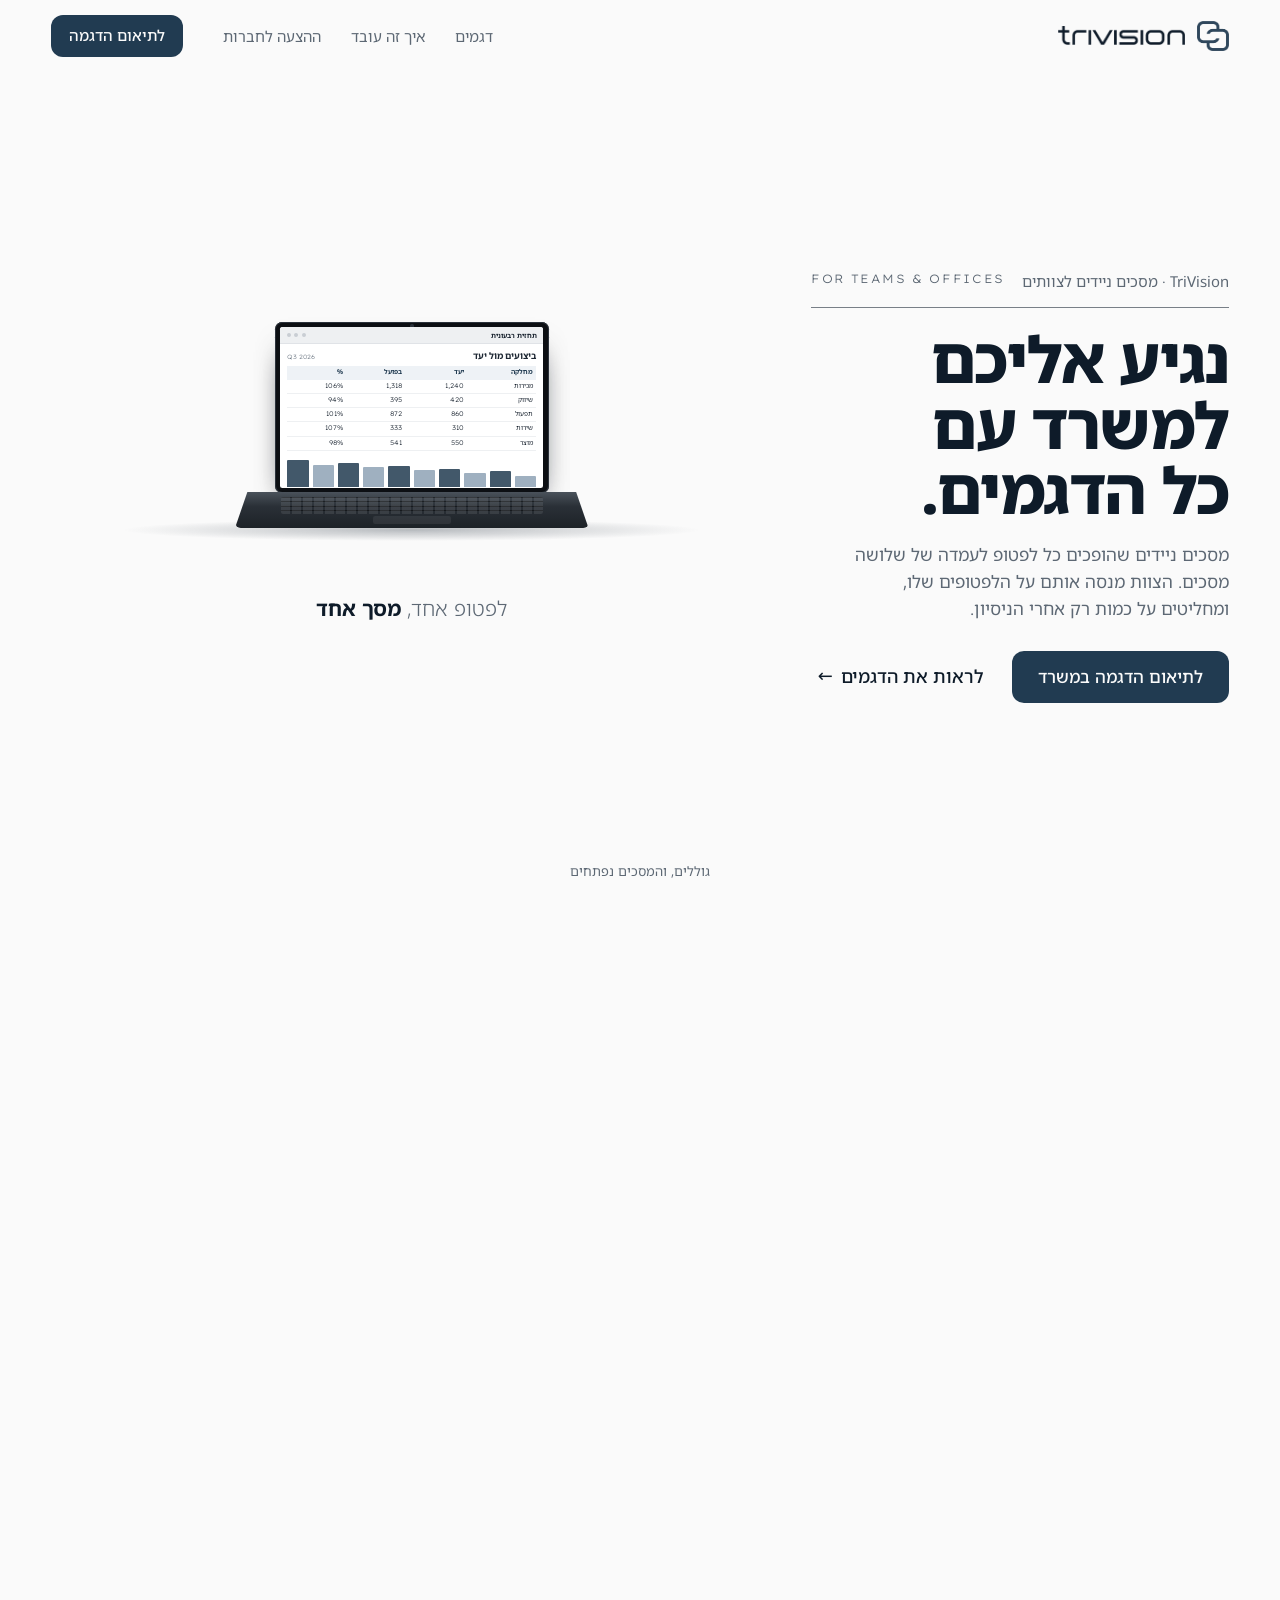
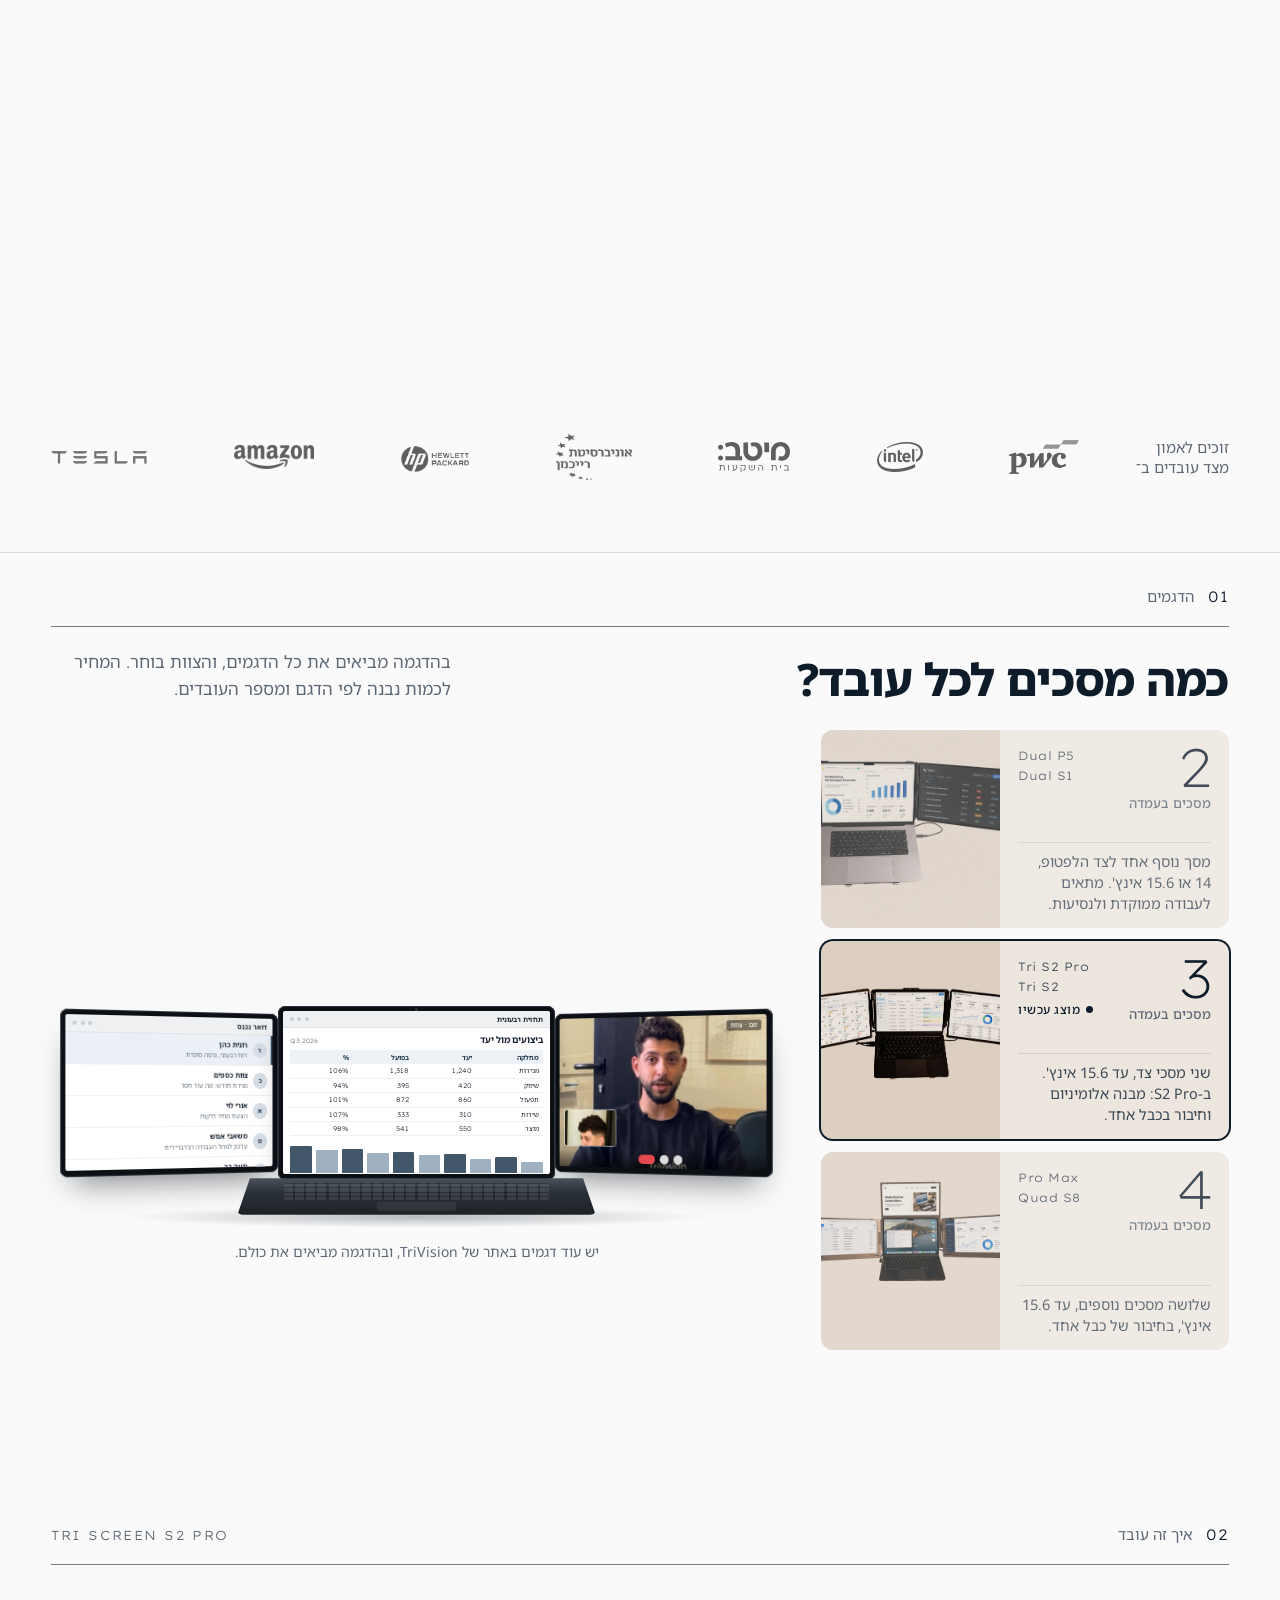
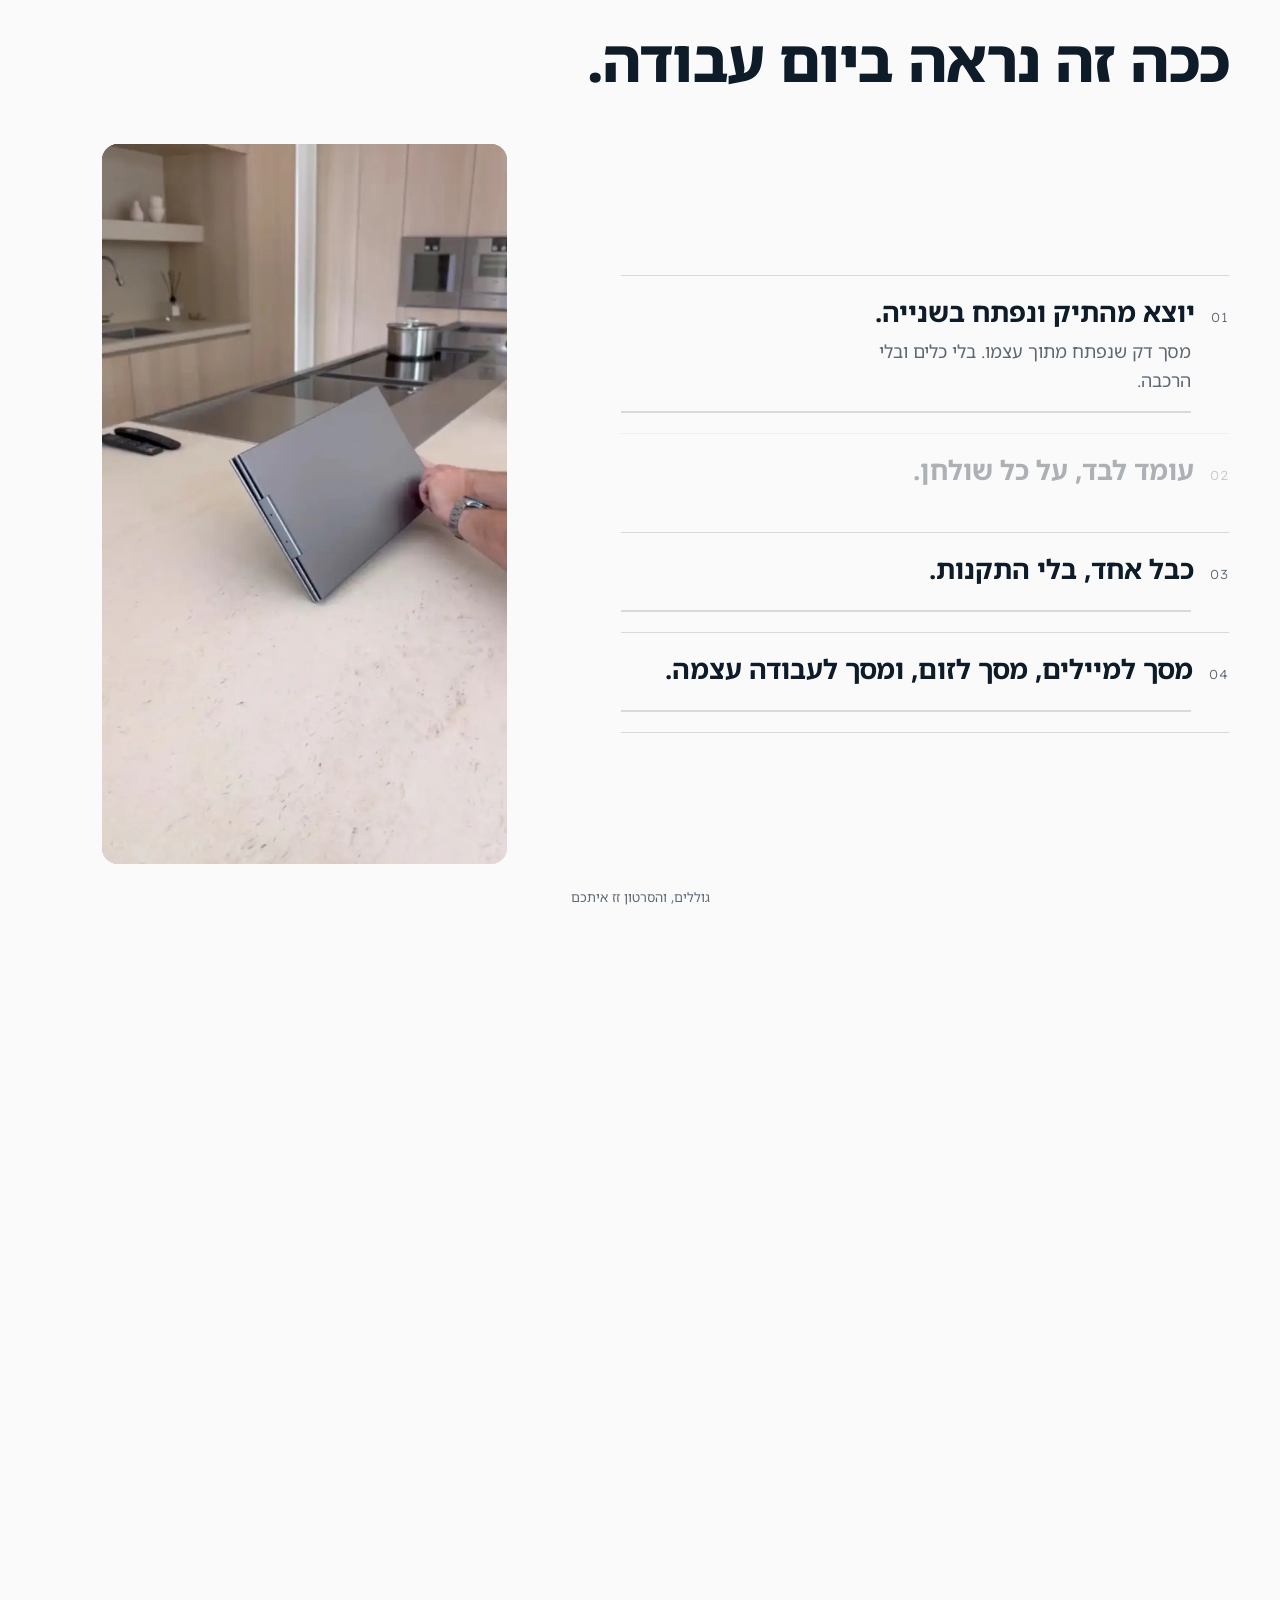
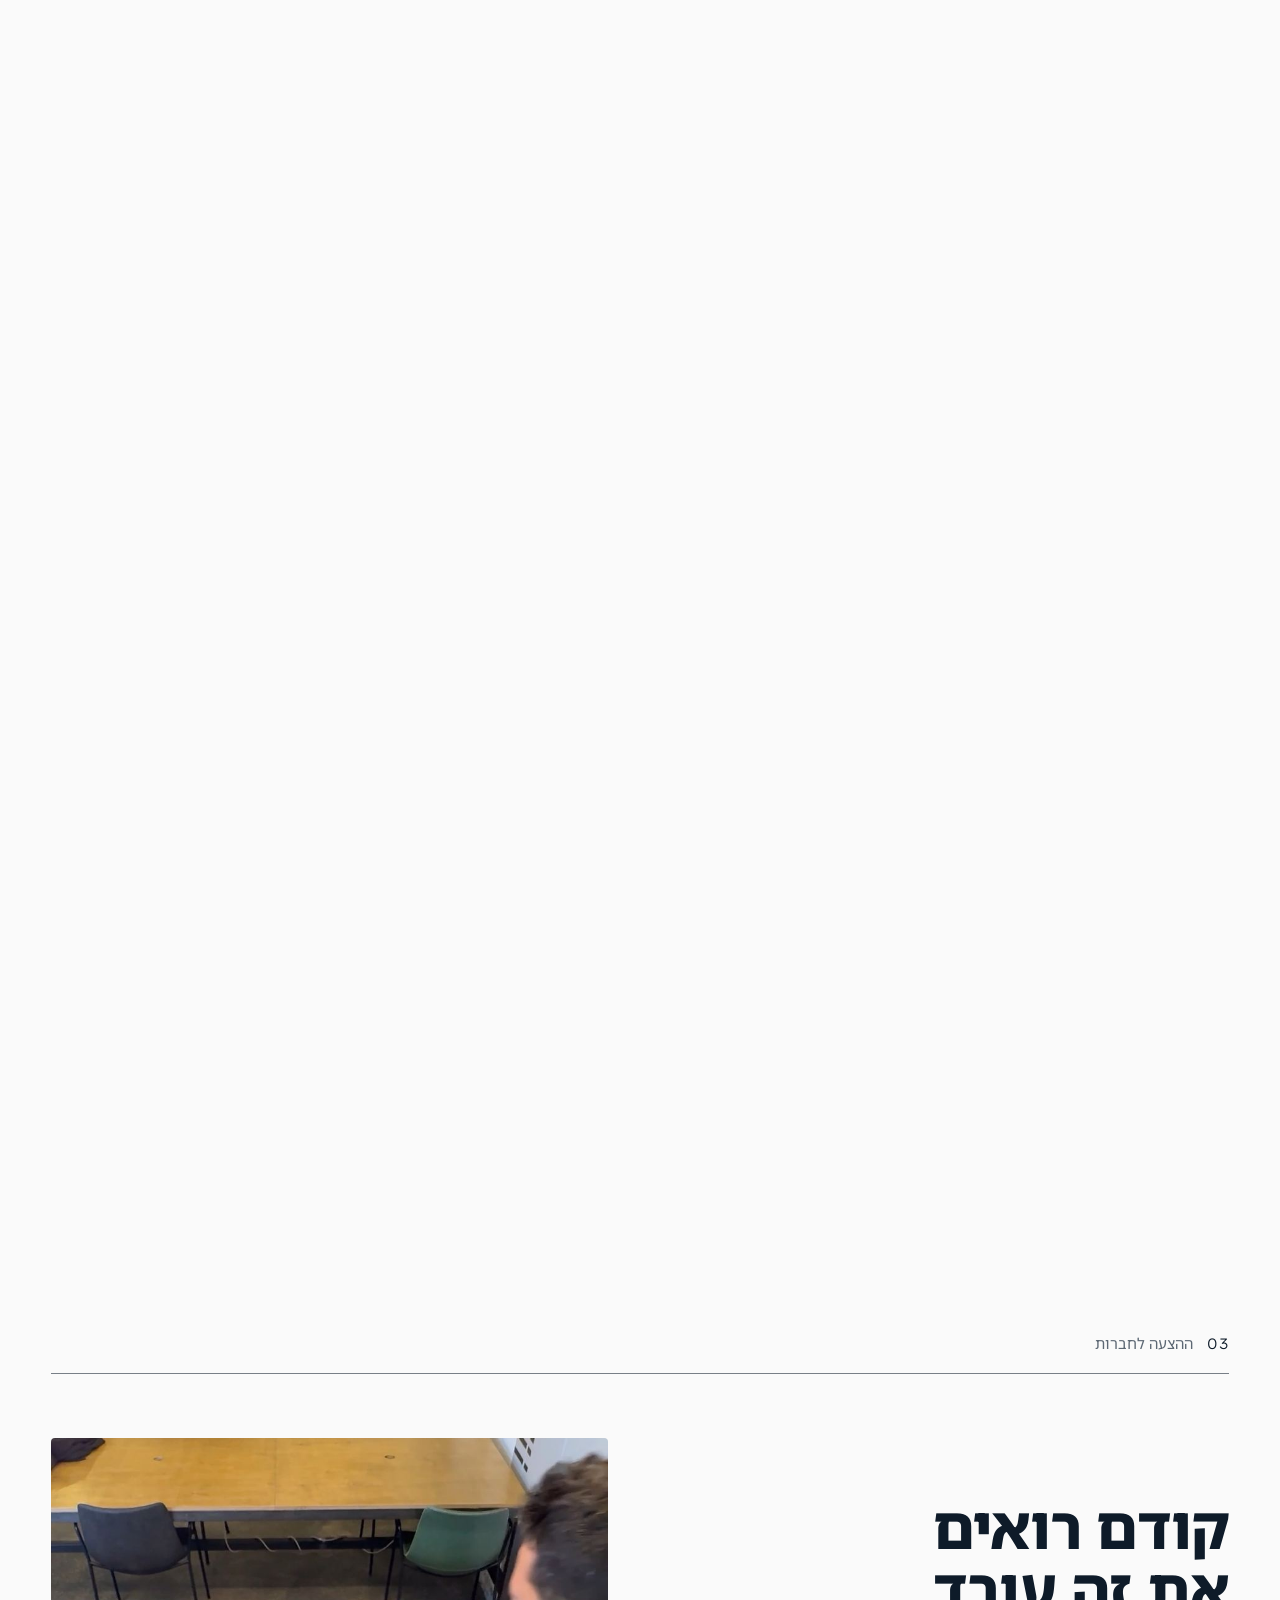
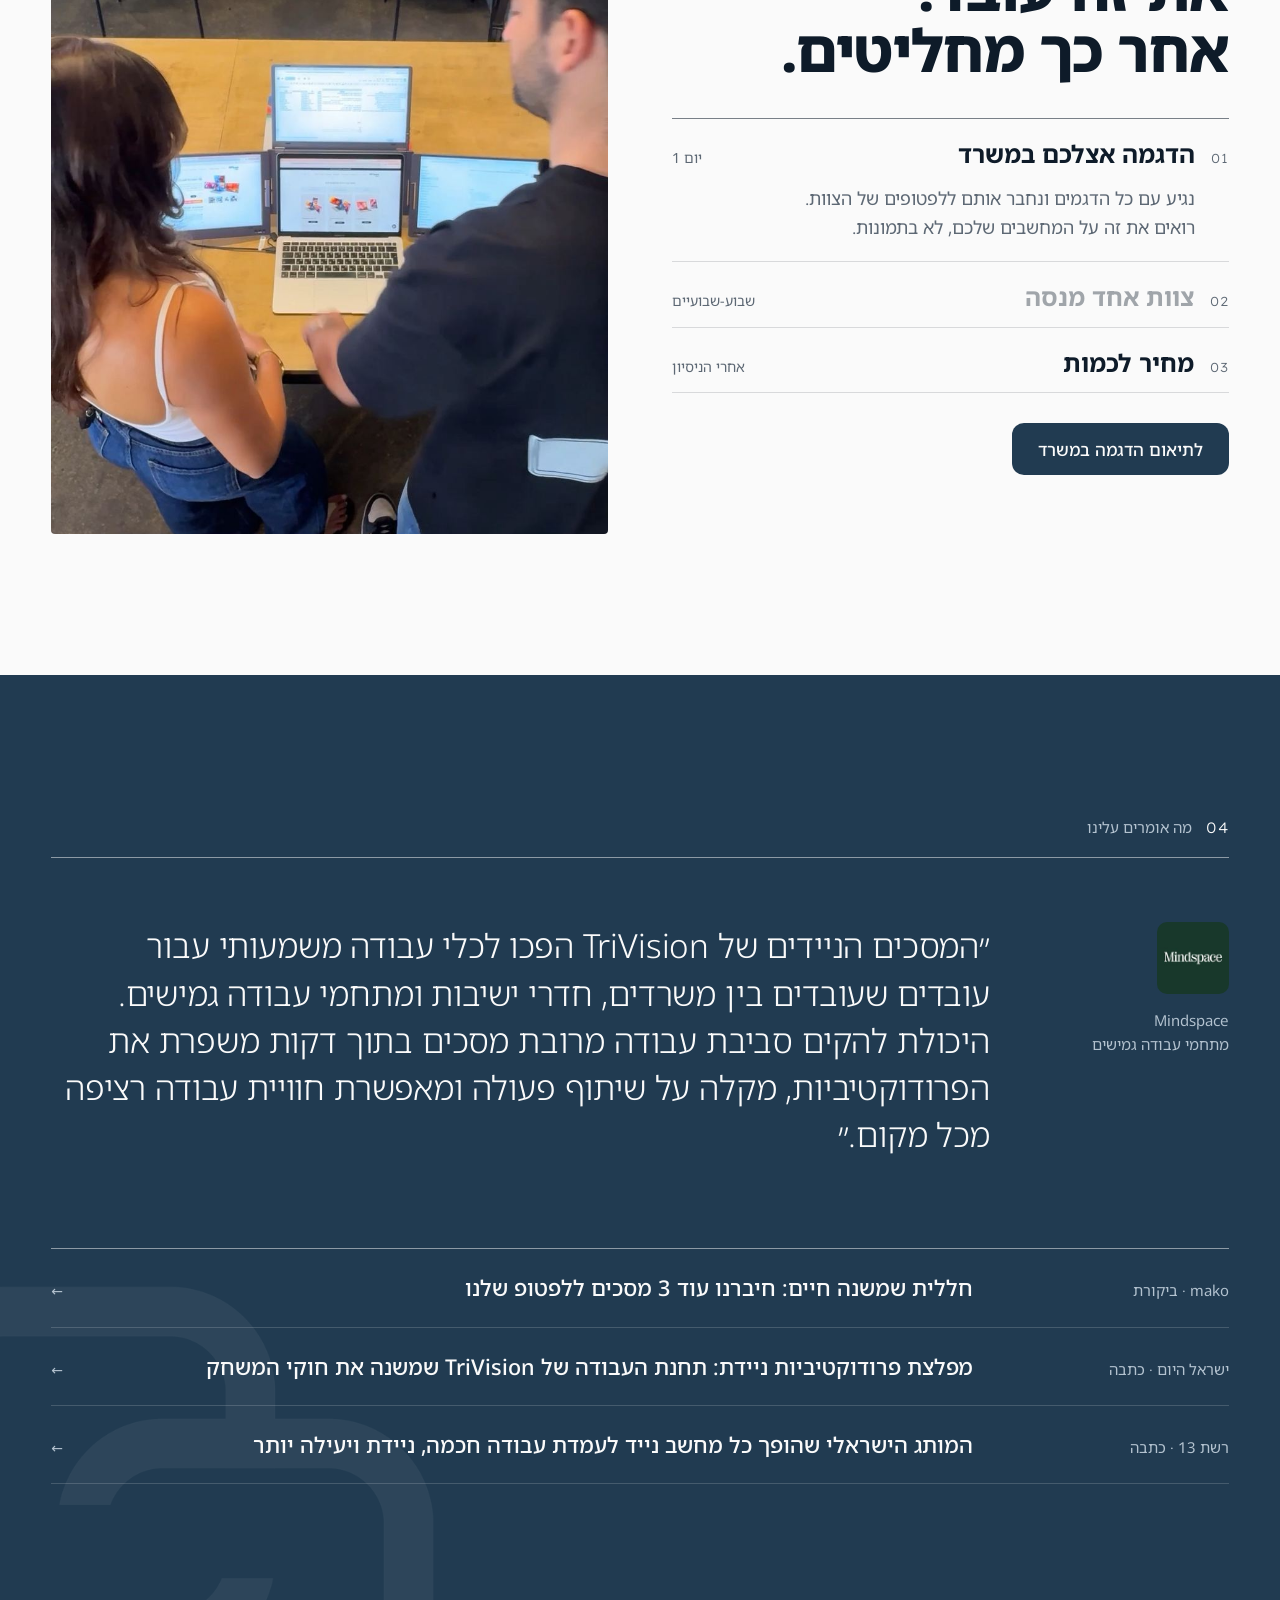
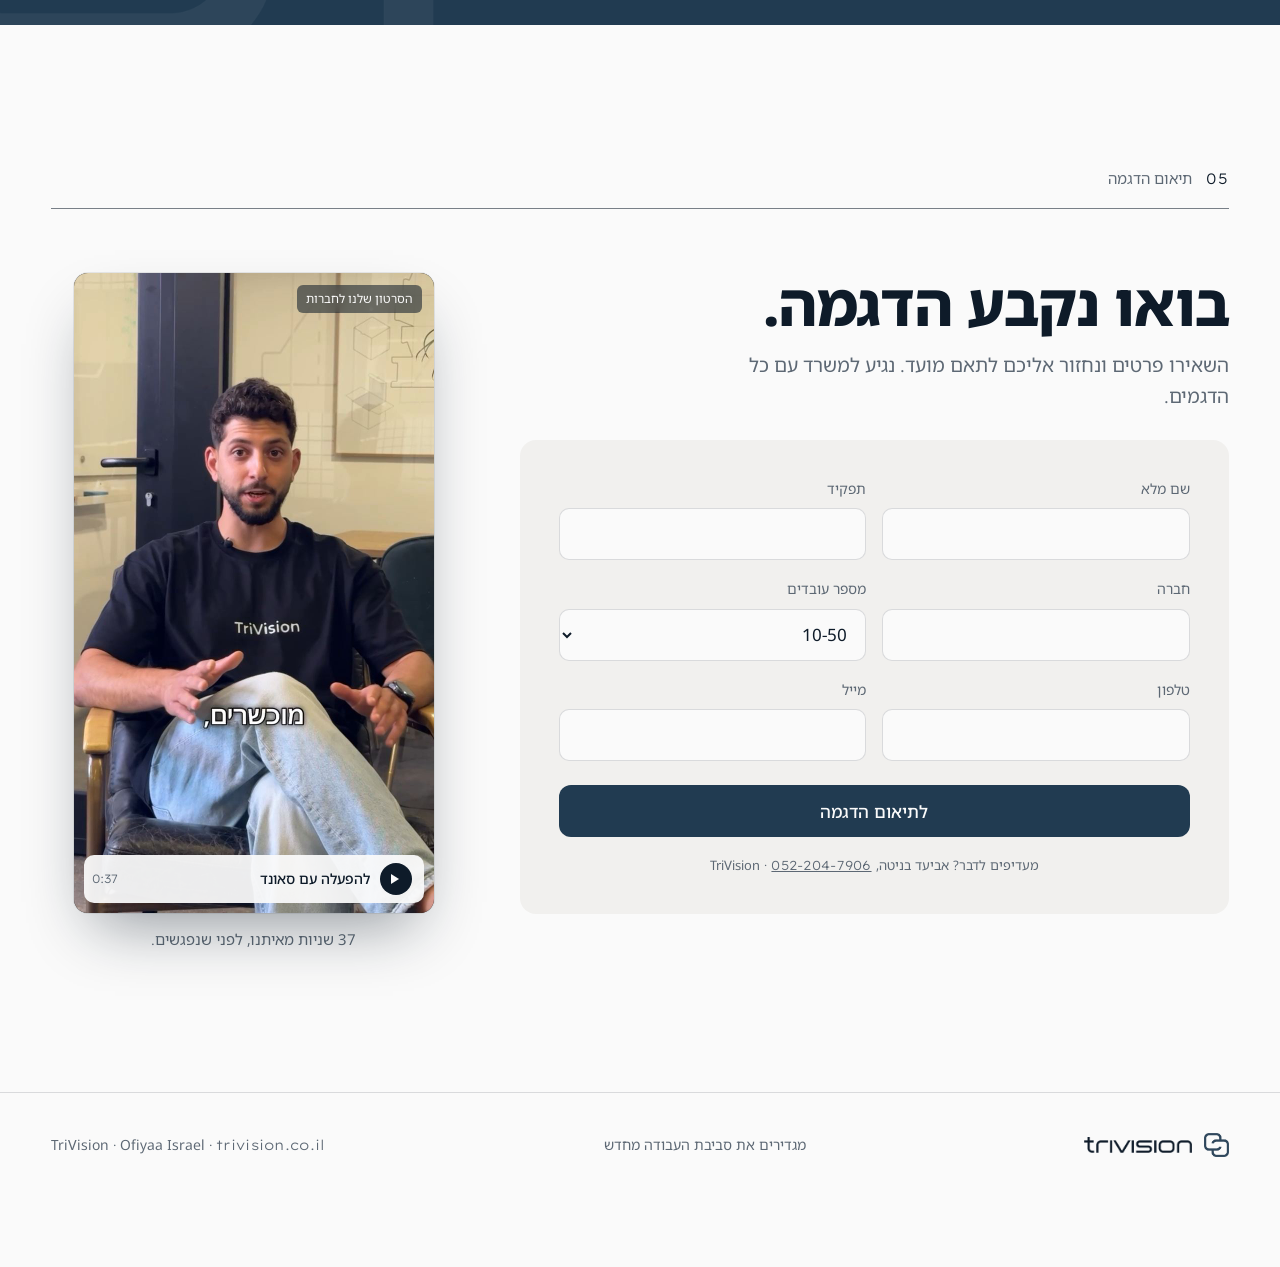
==== a-brand/index.html @ d9ed1851 "Update TriVision landing mockups (2026-11-02) Co-Authored-By: Claude Opus 5.5 <noreply@anthropic.com" ====
<!doctype html>
<html lang="he" dir="rtl" data-theme="brand">
<head>
<meta charset="utf-8">
<meta name="viewport" content="width=device-width, initial-scale=1">
<meta name="robots" content="noindex, nofollow">
<title>TriVision לחברות</title>
<meta name="description" content="מסכים ניידים לצוותים: הדגמה במשרד, תקופת ניסיון ומחיר לכמות.">
<link rel="icon" href="../assets/brand/icon-navy.png">
<link rel="preconnect" href="https://fonts.googleapis.com"><link rel="preconnect" href="https://fonts.gstatic.com" crossorigin><link rel="stylesheet" href="https://fonts.googleapis.com/css2?family=Noto+Sans+Hebrew:wght@300;400;500;700;800&family=Lexend+Exa:wght@200;300;400&display=swap">
<link rel="stylesheet" href="../assets/css/site.css">
</head>
<body>
<a class="skip" href="#main">דילוג לתוכן</a>
<header class="hdr">
  <div class="wrap hdr__in">
    <a class="logo" href="#top" aria-label="TriVision, לראש הדף"><img class="logo__icon" src="../assets/brand/icon-navy.png" alt=""><img class="logo__word" src="../assets/brand/wordmark-ink.png" alt="trivision"></a>
    <nav class="nav" aria-label="ניווט בדף"><a href="#models">דגמים</a><a href="#how">איך זה עובד</a><a href="#offer">ההצעה לחברות</a></nav>
    <a class="btn btn--sm" href="#demo">לתיאום הדגמה</a>
  </div>
</header>
<main id="main">
<section class="hero3" id="top" data-hero data-unfold>
  <div class="hero3__track">
    <div class="hero3__sticky">
      <div class="wrap hero3__grid">
        <div class="hero3__copy">
          <div class="hero3__eyebrow"><span>TriVision · מסכים ניידים לצוותים</span><span class="latin">FOR TEAMS &amp; OFFICES</span></div>
          <h1>נגיע אליכם למשרד עם כל הדגמים.</h1>
          <p class="hero3__sub">מסכים ניידים שהופכים כל לפטופ לעמדה של שלושה מסכים. הצוות מנסה אותם על הלפטופים שלו, ומחליטים על כמות רק אחרי הניסיון.</p>
          <div class="cta-row"><a class="btn" href="#demo">לתיאום הדגמה במשרד</a><a class="link-more" href="#models">לראות את הדגמים <span aria-hidden="true">←</span></a></div>
        </div><div class="hero3__dev">
          <div class="dev" data-unfold-dev role="img" aria-label="לפטופ עם מסכים ניידים של TriVision שנפתחים לצדדים">
      <div class="dev__rig">
        <span class="dev__shadow"></span>
        
        <div class="dev__scr dev__scr--l"><div class="ui"><div class="ui__bar">דואר נכנס<i></i><i></i><i></i></div><div class="mail__row is-sel"><em>ר</em><b>רונית כהן</b><span>דוח רבעוני, גרסה סופית</span></div><div class="mail__row"><em>כ</em><b>צוות כספים</b><span>סגירת חודש: מה עוד חסר</span></div><div class="mail__row"><em>א</em><b>אורי לוי</b><span>הצעת מחיר ללקוח</span></div><div class="mail__row"><em>מ</em><b>משאבי אנוש</b><span>עדכון לנוהל העבודה ההיברידית</span></div><div class="mail__row"><em>נ</em><b>נועה בר</b><span>סיכום ישיבת הנהלה</span></div><div class="mail__row"><em>ת</em><b>תמיכה</b><span>עדכון תוכנה ביום חמישי</span></div><div class="mail__row"><em>ד</em><b>דנה שמיר</b><span>הזמנה לפגישה: תכנון 2027</span></div></div></div>
        <a class="dev__scr dev__scr--r" href="#pitch" data-play-pitch aria-label="לצפייה בסרטון לחברות"><div class="ui call"><video muted playsinline loop preload="metadata" poster="../assets/img/poster-pitch.jpg" data-ambient><source src="../assets/video/b2b-pitch.mp4" type="video/mp4"></video><span class="call__live">זום · צוות</span><span class="call__self"><img src="../assets/img/face-self.jpg" alt=""></span><span class="call__ctl"><i></i><i></i><i class="end"></i></span></div></a>
        <div class="dev__lid"><div class="ui sheet"><div class="ui__bar">תחזית רבעונית<i></i><i></i><i></i></div>
          <div class="sheet__title">ביצועים מול יעד<small>Q3 2026</small></div>
          <table><tr><th>מחלקה</th><th>יעד</th><th>בפועל</th><th>%</th></tr><tr><td>מכירות</td><td>1,240</td><td>1,318</td><td>106%</td></tr><tr><td>שיווק</td><td>420</td><td>395</td><td>94%</td></tr><tr><td>תפעול</td><td>860</td><td>872</td><td>101%</td></tr><tr><td>שירות</td><td>310</td><td>333</td><td>107%</td></tr><tr><td>מוצר</td><td>550</td><td>541</td><td>98%</td></tr></table>
          <div class="sheet__bars"><i style="height:38%"></i><i style="height:52%"></i><i style="height:46%"></i><i style="height:61%"></i><i style="height:58%"></i><i style="height:70%"></i><i style="height:66%"></i><i style="height:78%"></i><i style="height:74%"></i><i style="height:88%"></i></div></div></div>
        <div class="dev__deck"></div>
        <div class="dev__lbls" aria-hidden="true"><span class="l">מסך למיילים</span><span class="c">מסך לעבודה עצמה</span><span class="r">מסך לזום</span></div>
      </div>
    </div>
          <p class="hero3__count">לפטופ אחד, <b data-count>מסך אחד</b></p>
        </div>
      </div>
      <p class="hero3__hint">גוללים, והמסכים נפתחים</p>
    </div>
  </div>
</section>
<section class="trust" aria-label="לקוחות">
  <div class="wrap trust__in">
    <p class="trust__label">זוכים לאמון מצד עובדים ב־</p>
    <ul class="trust__logos"><li><img src="../assets/logos/ink/pwc.png" alt="PwC" style="height:34px" loading="lazy"></li><li><img src="../assets/logos/ink/intel.png" alt="Intel" style="height:30px" loading="lazy"></li><li><img src="../assets/logos/x.svg" alt="מיטב" style="height:30px" loading="lazy"></li><li><img src="../assets/logos/ink/reichmanuni_svg.png" alt="אוניברסיטת רייכמן" style="height:46px" loading="lazy"></li><li><img src="../assets/logos/ink/36.png" alt="HP" style="height:30px" loading="lazy"></li><li><img src="../assets/logos/ink/29.png" alt="Amazon" style="height:24px" loading="lazy"></li><li><img src="../assets/logos/ink/34.png" alt="Tesla" style="height:13px" loading="lazy"></li></ul>
  </div>
</section>

<section class="prod" id="models" data-prod data-n="3">
  <div class="wrap prod__wrap">
    <header class="sec__head"><span class="sec__num">01</span><span class="sec__label">הדגמים</span></header>
    <div class="prod__head">
      <h2 class="h2">כמה מסכים לכל עובד?</h2>
      <p class="lede">בהדגמה מביאים את כל הדגמים, והצוות בוחר. המחיר לכמות נבנה לפי הדגם ומספר העובדים.</p>
    </div>
    <div class="prod__main">
      <div class="prod__cards" role="tablist" aria-label="בחירת דגם"><button class="pcard" type="button" role="tab" data-n="2" aria-selected="false"><span class="pcard__top"><span class="pcard__n">2<small>מסכים בעמדה</small></span><span class="pcard__names">Dual P5<br>Dual S1<br><span class="pcard__sel">מוצג עכשיו</span></span></span><span class="pcard__img"><img src="../assets/img/dual-p5.jpg" alt="" loading="lazy"></span><span class="pcard__p">מסך נוסף אחד לצד הלפטופ, 14 או 15.6 אינץ'. מתאים לעבודה ממוקדת ולנסיעות.</span></button><button class="pcard" type="button" role="tab" data-n="3" aria-selected="true"><span class="pcard__top"><span class="pcard__n">3<small>מסכים בעמדה</small></span><span class="pcard__names">Tri S2 Pro<br>Tri S2<br><span class="pcard__sel">מוצג עכשיו</span></span></span><span class="pcard__img"><img src="../assets/img/tri-s2.jpg" alt="" loading="lazy"></span><span class="pcard__p">שני מסכי צד, עד 15.6 אינץ'. ב-<bdi>S2 Pro</bdi>: מבנה אלומיניום וחיבור בכבל אחד.</span></button><button class="pcard" type="button" role="tab" data-n="4" aria-selected="false"><span class="pcard__top"><span class="pcard__n">4<small>מסכים בעמדה</small></span><span class="pcard__names">Pro Max<br>Quad S8<br><span class="pcard__sel">מוצג עכשיו</span></span></span><span class="pcard__img"><img src="../assets/img/quad-s8.jpg" alt="" loading="lazy"></span><span class="pcard__p">שלושה מסכים נוספים, עד 15.6 אינץ', בחיבור של כבל אחד.</span></button></div>
      <div class="prod__stage"><div class="dev dev--quad" data-n="3" data-prod-dev role="img" aria-label="לפטופ עם מסכים ניידים של TriVision שנפתחים לצדדים">
      <div class="dev__rig">
        <span class="dev__shadow"></span>
        <div class="dev__scr dev__scr--t"><div class="ui chart"><div class="chart__kpis"><div><b>1,284</b>פניות</div><div><b>312</b>סגירות</div><div><b>4.6</b>ממוצע</div></div>
        <svg viewBox="0 0 200 60" preserveAspectRatio="none" aria-hidden="true"><polyline fill="none" stroke="#213b51" stroke-width="1.6" points="0,48 18,44 36,46 54,36 72,38 90,28 108,31 126,22 144,24 162,14 180,16 200,8"/><polyline fill="none" stroke="#8fa3b5" stroke-width="1.2" points="0,54 20,52 40,50 60,47 80,48 100,42 120,43 140,38 160,36 180,33 200,30"/></svg></div></div>
        <div class="dev__scr dev__scr--l"><div class="ui"><div class="ui__bar">דואר נכנס<i></i><i></i><i></i></div><div class="mail__row is-sel"><em>ר</em><b>רונית כהן</b><span>דוח רבעוני, גרסה סופית</span></div><div class="mail__row"><em>כ</em><b>צוות כספים</b><span>סגירת חודש: מה עוד חסר</span></div><div class="mail__row"><em>א</em><b>אורי לוי</b><span>הצעת מחיר ללקוח</span></div><div class="mail__row"><em>מ</em><b>משאבי אנוש</b><span>עדכון לנוהל העבודה ההיברידית</span></div><div class="mail__row"><em>נ</em><b>נועה בר</b><span>סיכום ישיבת הנהלה</span></div><div class="mail__row"><em>ת</em><b>תמיכה</b><span>עדכון תוכנה ביום חמישי</span></div><div class="mail__row"><em>ד</em><b>דנה שמיר</b><span>הזמנה לפגישה: תכנון 2027</span></div></div></div>
        <div class="dev__scr dev__scr--r"><div class="ui call"><img class="call__main" src="../assets/img/poster-pitch.jpg" alt=""><span class="call__live">זום · צוות</span><span class="call__self"><img src="../assets/img/face-self.jpg" alt=""></span><span class="call__ctl"><i></i><i></i><i class="end"></i></span></div></div>
        <div class="dev__lid"><div class="ui sheet"><div class="ui__bar">תחזית רבעונית<i></i><i></i><i></i></div>
          <div class="sheet__title">ביצועים מול יעד<small>Q3 2026</small></div>
          <table><tr><th>מחלקה</th><th>יעד</th><th>בפועל</th><th>%</th></tr><tr><td>מכירות</td><td>1,240</td><td>1,318</td><td>106%</td></tr><tr><td>שיווק</td><td>420</td><td>395</td><td>94%</td></tr><tr><td>תפעול</td><td>860</td><td>872</td><td>101%</td></tr><tr><td>שירות</td><td>310</td><td>333</td><td>107%</td></tr><tr><td>מוצר</td><td>550</td><td>541</td><td>98%</td></tr></table>
          <div class="sheet__bars"><i style="height:38%"></i><i style="height:52%"></i><i style="height:46%"></i><i style="height:61%"></i><i style="height:58%"></i><i style="height:70%"></i><i style="height:66%"></i><i style="height:78%"></i><i style="height:74%"></i><i style="height:88%"></i></div></div></div>
        <div class="dev__deck"></div>
        
      </div>
    </div><p class="prod__note">יש עוד דגמים באתר של TriVision, ובהדגמה מביאים את כולם.</p></div>
    </div>
    <div class="prod__info" aria-live="polite"><div data-for="2"><b>Dual P5 · Dual S1</b><p>מסך נוסף אחד לצד הלפטופ, 14 או 15.6 אינץ'. מתאים לעבודה ממוקדת ולנסיעות.</p></div><div data-for="3"><b>Tri S2 Pro · Tri S2</b><p>שני מסכי צד, עד 15.6 אינץ'. ב-<bdi>S2 Pro</bdi>: מבנה אלומיניום וחיבור בכבל אחד.</p></div><div data-for="4"><b>Pro Max · Quad S8</b><p>שלושה מסכים נוספים, עד 15.6 אינץ', בחיבור של כבל אחד.</p></div></div>
  </div>
</section>

<section class="sec film film--short" id="how" data-film data-frames="113" data-src="../assets/seq/f" data-chapters="0-40,41-65,66-92,93-112">
  <div class="wrap">
    <header class="sec__head"><span class="sec__num">02</span><span class="sec__label">איך זה עובד</span><span class="latin-end">Tri Screen S2 Pro</span></header>
    <h2 class="h2">ככה זה נראה ביום עבודה.</h2>
  </div>
  <div class="film__track">
    <div class="film__sticky">
      <div class="wrap film__grid">
        <div class="film__screen"><img class="film__poster" src="../assets/seq/f000.webp" alt="מסך נייד של TriVision נפתח ומתחבר ללפטופ"><canvas aria-hidden="true"></canvas></div>
        <ol class="film__chapters"><li class="is-on"><h3>יוצא מהתיק ונפתח בשנייה.</h3><p>מסך דק שנפתח מתוך עצמו. בלי כלים ובלי הרכבה.</p><span class="film__bar"><i></i></span><img class="still" src="../assets/seq/f022.webp" alt="" loading="lazy"></li><li><h3>עומד לבד, על כל שולחן.</h3><p>רגלית מתקפלת מחזיקה את המסכים ליד המחשב: בעמדה גמישה, בחדר ישיבות או בבית.</p><span class="film__bar"><i></i></span><img class="still" src="../assets/seq/f058.webp" alt="" loading="lazy"></li><li><h3>כבל אחד, בלי התקנות.</h3><p>מחברים ללפטופ ומתחילים לעבוד. בדגמים <bdi>S2 Pro</bdi>, <bdi>Pro Max</bdi> ו-<bdi>Quad S8</bdi> הכול עובר בכבל אחד.</p><span class="film__bar"><i></i></span><img class="still" src="../assets/seq/f084.webp" alt="" loading="lazy"></li><li><h3>מסך למיילים, מסך לזום, ומסך לעבודה עצמה.</h3><p>עמדה של שלושה מסכים בכל מקום שבו פותחים את הלפטופ.</p><span class="film__bar"><i></i></span><img class="still" src="../assets/seq/f106.webp" alt="" loading="lazy"></li></ol>
      </div>
      <p class="film__hint">גוללים, והסרטון זז איתכם</p>
    </div>
  </div>
</section>

<section class="sec" id="offer">
  <div class="wrap">
    <header class="sec__head"><span class="sec__num">03</span><span class="sec__label">ההצעה לחברות</span></header>
    <div class="offer3__grid">
      <div class="offer3__copy">
        <h2 class="h2">קודם רואים את זה עובד.<br>אחר כך מחליטים.</h2>
        <ol class="stepper" data-stepper><li class="is-on"><button type="button" aria-expanded="true"><span class="n">01</span><span class="t">הדגמה אצלכם במשרד</span><span class="when">יום 1</span></button><div class="stepper__body"><p>נגיע עם כל הדגמים ונחבר אותם ללפטופים של הצוות. רואים את זה על המחשבים שלכם, לא בתמונות.</p></div><span class="stepper__bar"><i></i></span></li><li><button type="button" aria-expanded="false"><span class="n">02</span><span class="t">צוות אחד מנסה</span><span class="when">שבוע-שבועיים</span></button><div class="stepper__body"><p>נשאיר כמה מסכים לצוות אחד, כדי לראות איך זה עובד ביום עבודה רגיל.</p></div><span class="stepper__bar"><i></i></span></li><li><button type="button" aria-expanded="false"><span class="n">03</span><span class="t">מחיר לכמות</span><span class="when">אחרי הניסיון</span></button><div class="stepper__body"><p>נבנה הצעת מחיר לפי מספר העובדים והדגמים שבחרתם.</p></div><span class="stepper__bar"><i></i></span></li></ol>
        <a class="btn" href="#demo">לתיאום הדגמה במשרד</a>
      </div>
      <div class="offer3__visual" data-step-imgs><img class="is-on" src="../assets/img/still-office-demo.jpg" alt="הדגמה של מסכי TriVision מול צוות במשרד" loading="lazy"><img src="../assets/img/p0452.jpg" alt="עבודה על לפטופ עם שני מסכים ניידים" loading="lazy"><img src="../assets/img/p0454.jpg" alt="לפטופ עם שני מסכים ניידים על שולחן עבודה" loading="lazy"></div>
    </div>
  </div>
</section>

<section class="sec tone-navy" id="proof">
  <img class="tone-mark" src="../assets/brand/icon-white.png" alt="" aria-hidden="true">
  <div class="wrap">
    <header class="sec__head"><span class="sec__num">04</span><span class="sec__label">מה אומרים עלינו</span></header>
    <div class="quote">
      <div class="quote__who"><img src="../assets/img/mindspace.jpg" alt="Mindspace" loading="lazy"><span>Mindspace<br>מתחמי עבודה גמישים</span></div>
      <blockquote><p>״המסכים הניידים של TriVision הפכו לכלי עבודה משמעותי עבור עובדים שעובדים בין משרדים, חדרי ישיבות ומתחמי עבודה גמישים. היכולת להקים סביבת עבודה מרובת מסכים בתוך דקות משפרת את הפרודוקטיביות, מקלה על שיתוף פעולה ומאפשרת חוויית עבודה רציפה מכל מקום.״</p></blockquote>
    </div>
    <div class="press"><a href="https://www.mako.co.il/nexter-reviews/Article-5cd39348d5a8c91026.htm" target="_blank" rel="noopener"><span class="src">mako · ביקורת</span><span class="hl">חללית שמשנה חיים: חיברנו עוד 3 מסכים ללפטופ שלנו</span><span class="go" aria-hidden="true">←</span></a><a href="https://www.israelhayom.co.il/mumlazim/article/20883308?amp=1" target="_blank" rel="noopener"><span class="src">ישראל היום · כתבה</span><span class="hl">מפלצת פרודוקטיביות ניידת: תחנת העבודה של TriVision שמשנה את חוקי המשחק</span><span class="go" aria-hidden="true">←</span></a><a href="https://13tv.co.il/item/special/artices/promoted/bzxb7-905311018/" target="_blank" rel="noopener"><span class="src">רשת 13 · כתבה</span><span class="hl">המותג הישראלי שהופך כל מחשב נייד לעמדת עבודה חכמה, ניידת ויעילה יותר</span><span class="go" aria-hidden="true">←</span></a></div>
  </div>
</section>

<section class="sec" id="demo">
  <div class="wrap">
    <header class="sec__head"><span class="sec__num">05</span><span class="sec__label">תיאום הדגמה</span></header>
    <div class="demo3">
      <div>
        <div class="demo3__intro">
          <h2 class="h2">בואו נקבע הדגמה.</h2>
          <p class="lede">השאירו פרטים ונחזור אליכם לתאם מועד. נגיע למשרד עם כל הדגמים.</p>
        </div>
        <form class="form" data-mock>
          <label>שם מלא<input name="name" autocomplete="name" required></label>
          <label>תפקיד<input name="role" autocomplete="organization-title"></label>
          <label>חברה<input name="company" autocomplete="organization" required></label>
          <label>מספר עובדים<select name="size"><option>10-50</option><option>51-200</option><option>201-500</option><option>500+</option></select></label>
          <label>טלפון<input type="tel" name="phone" autocomplete="tel" required></label>
          <label>מייל<input type="email" name="email" autocomplete="email"></label>
          <button class="btn" type="submit">לתיאום הדגמה</button>
          <p class="form__ok" role="status">תודה, קיבלנו. (במוקאפ הזה הטופס לא שולח פרטים.)</p>
          <p class="form__note">מעדיפים לדבר? אביעד בניטה, TriVision · <a href="tel:+972522047906" class="latin">052-204-7906</a></p>
        </form>
      </div>
      <div class="demo3__side">
        <figure class="pitch pitch--inline" id="pitch" data-pitch>
          <video muted playsinline loop preload="metadata" poster="../assets/img/poster-pitch.jpg" aria-label="הסרטון של TriVision לחברות, עם כתוביות">
            <source src="../assets/video/b2b-pitch.mp4" type="video/mp4">
          </video>
          <span class="pitch__cap">הסרטון שלנו לחברות</span>
          <button class="pitch__play" type="button"><span class="ico-play" aria-hidden="true"></span><span>להפעלה עם סאונד</span><span class="latin">0:37</span></button>
        </figure>
        <p class="demo3__vidcap">37 שניות מאיתנו, לפני שנפגשים.</p>
      </div>
    </div>
  </div>
</section>
</main>

<footer class="ftr">
  <div class="wrap ftr__in">
    <span class="logo"><img class="logo__icon" src="../assets/brand/icon-navy.png" alt="" style="height:24px"><img class="logo__word" src="../assets/brand/wordmark-ink.png" alt="trivision"></span>
    <span>מגדירים את סביבת העבודה מחדש</span>
    <span>TriVision · Ofiyaa Israel · <span class="latin">trivision.co.il</span></span>
  </div>
</footer>
<div class="sticky-cta"><a class="btn" href="#demo">לתיאום הדגמה במשרד</a></div>
<script src="../assets/js/site.js" defer></script>
</body>
</html>
---- assets/css/site.css ----
/* TriVision B2B landing, shared styles.
   Two directions share this file: data-theme="brand" (light, brand book) and data-theme="night". */

:root {
  --paper: #fafafa;
  --panel: #f1f0ee;
  --beige: #ede6de;          /* the product photos' own background */
  --ink: #0e1b29;
  --navy: #213b51;
  --muted: #5d6874;
  --rule: rgb(14 27 41 / 0.14);
  --rule-strong: rgb(14 27 41 / 0.55);
  --btn-bg: var(--navy);
  --btn-ink: #fafafa;
  --btn-hover: var(--ink);
  --logo-filter: none;
  --client-logo-filter: brightness(0);
  --client-logo-opacity: 0.62;
  --word-off: rgb(14 27 41 / 0.16);

  --he: "Noto Sans Hebrew", "Heebo", system-ui, sans-serif;
  --la: "Lexend Exa", "Noto Sans Hebrew", system-ui, sans-serif;
  --wrap: 1320px;
  --gutter: clamp(16px, 4vw, 56px);
  --radius: 12px;
  --hdr-h: 72px;
  color-scheme: light;
}

[data-theme="night"] {
  --paper: #0e1b29;
  --panel: #13263a;
  --ink: #fafafa;
  --navy: #213b51;
  --muted: #9aabbb;
  --rule: rgb(250 250 250 / 0.13);
  --rule-strong: rgb(250 250 250 / 0.5);
  --btn-bg: #fafafa;
  --btn-ink: #0e1b29;
  --btn-hover: #dfe6ec;
  --logo-filter: brightness(0) invert(1);
  --client-logo-filter: brightness(0) invert(1);
  --client-logo-opacity: 0.66;
  --word-off: rgb(250 250 250 / 0.18);
  color-scheme: dark;
}

*, *::before, *::after { box-sizing: border-box; }
html { -webkit-text-size-adjust: 100%; scroll-padding-top: calc(var(--hdr-h) + 12px); }
@media (prefers-reduced-motion: no-preference) { html { scroll-behavior: smooth; } }
body {
  margin: 0; background: var(--paper); color: var(--ink);
  font: 400 18px/1.6 var(--he); text-rendering: optimizeLegibility; -webkit-font-smoothing: antialiased;
  overflow-x: clip;
}
img, video, canvas { display: block; max-width: 100%; }
a { color: inherit; }
h1, h2, h3, p, ol, ul, figure, blockquote { margin: 0; }
ol, ul { padding: 0; list-style: none; }
.latin { font-family: var(--la); font-weight: 300; letter-spacing: 0.02em; }
bdi { white-space: nowrap; }
.wrap { width: 100%; max-width: calc(var(--wrap) + var(--gutter) * 2); margin-inline: auto; padding-inline: var(--gutter); }
.skip { position: absolute; inset-inline-start: 12px; top: -60px; background: var(--ink); color: var(--paper); padding: 10px 14px; border-radius: 8px; z-index: 100; }
.skip:focus { top: 12px; }
:focus-visible { outline: 2px solid var(--navy); outline-offset: 3px; }
[data-theme="night"] :focus-visible { outline-color: #fafafa; }

/* ---------- buttons ---------- */
.btn {
  display: inline-flex; align-items: center; gap: 10px; min-height: 52px; padding: 0 26px;
  background: var(--btn-bg); color: var(--btn-ink); border: 0; border-radius: var(--radius);
  font: 500 17px/1 var(--he); text-decoration: none; cursor: pointer;
  transition: background-color .2s ease, transform .2s ease;
}
.btn:hover { background: var(--btn-hover); }
.btn:active { transform: translateY(1px); }
.btn--sm { min-height: 42px; padding: 0 18px; font-size: 15px; }
.btn .arr { font-family: var(--la); font-weight: 300; }
.link-play {
  display: inline-flex; align-items: center; gap: 12px; min-height: 52px; padding: 0 4px;
  font-weight: 500; text-decoration: none; border-bottom: 1px solid transparent;
}
.link-play:hover .ico-play { background: var(--ink); color: var(--paper); }
.ico-play {
  width: 38px; height: 38px; border-radius: 50%; border: 1px solid var(--rule-strong);
  display: inline-grid; place-items: center; transition: background-color .2s, color .2s; flex: none;
}
.ico-play::before { content: ""; width: 0; height: 0; border-block: 6px solid transparent; border-inline-end: 10px solid currentColor; margin-inline-end: -2px; }

/* ---------- header ---------- */
.hdr {
  position: sticky; top: 0; z-index: 50; height: var(--hdr-h);
  background: color-mix(in srgb, var(--paper) 88%, transparent);
  backdrop-filter: saturate(1.4) blur(14px); -webkit-backdrop-filter: saturate(1.4) blur(14px);
  border-bottom: 1px solid transparent; transition: border-color .25s;
}
.hdr.is-scrolled { border-bottom-color: var(--rule); }
.hdr__in { height: 100%; display: flex; align-items: center; gap: 40px; }
.logo { display: inline-flex; align-items: center; gap: 12px; text-decoration: none; flex: none; }
.logo img { filter: var(--logo-filter); }
.logo__icon { height: 30px; width: auto; }
.logo__word { height: 19px; width: auto; }
.nav { display: flex; gap: 30px; margin-inline-start: auto; font-size: 15px; }
.nav a { text-decoration: none; color: var(--muted); transition: color .2s; }
.nav a:hover { color: var(--ink); }
@media (max-width: 900px) { .nav { display: none; } .hdr__in .btn { margin-inline-start: auto; } }

/* ---------- section scaffolding (brand book page layout) ---------- */
.sec { padding-block: clamp(80px, 11vw, 160px); position: relative; }
.sec__head { display: flex; align-items: baseline; gap: 14px; padding-bottom: 18px; border-bottom: 1px solid var(--rule-strong); margin-bottom: clamp(36px, 5vw, 64px); }
.sec__num { font: 300 15px/1 var(--la); letter-spacing: .08em; }
.sec__label { font-size: 15px; color: var(--muted); }
.sec__head .latin-end { margin-inline-start: auto; font: 300 13px/1 var(--la); letter-spacing: .12em; color: var(--muted); text-transform: uppercase; }
.h2 { font: 800 clamp(36px, 4.6vw, 68px)/1.04 var(--he); letter-spacing: -0.015em; text-wrap: balance; }
.lede { font-size: clamp(18px, 1.5vw, 21px); color: var(--muted); max-width: 46ch; }
.split { display: grid; grid-template-columns: minmax(0, 7fr) minmax(0, 5fr); gap: clamp(24px, 5vw, 80px); align-items: end; }
@media (max-width: 860px) { .split { grid-template-columns: 1fr; } }

/* reveal: quiet, only where it helps the reading order */
[data-reveal] { opacity: 0; transform: translateY(14px); transition: opacity .7s ease, transform .7s cubic-bezier(.2,.7,.2,1); transition-delay: var(--d, 0s); }
[data-reveal].in { opacity: 1; transform: none; }

/* ---------- hero: brand ---------- */
.hero { padding-top: clamp(28px, 4vw, 56px); }
.hero__meta { display: flex; justify-content: space-between; align-items: baseline; font-size: 15px; color: var(--muted); padding-bottom: 14px; }
.hero__meta .latin { font-size: 13px; letter-spacing: .14em; }
.hero__title { font: 800 clamp(46px, 7.2vw, 112px)/0.98 var(--he); letter-spacing: -0.025em; padding-block: clamp(10px, 2vw, 24px) clamp(22px, 3vw, 40px); text-wrap: balance; }
.hero__row { display: grid; grid-template-columns: minmax(0, 7fr) minmax(0, 5fr); gap: clamp(24px, 5vw, 80px); border-top: 1px solid var(--rule-strong); padding-top: clamp(22px, 2.6vw, 34px); }
.hero__lead p { font-size: clamp(18px, 1.55vw, 22px); line-height: 1.55; max-width: 40ch; }
.cta-row { display: flex; flex-wrap: wrap; align-items: center; gap: 14px 28px; margin-top: 28px; }
.hero__offer { align-self: start; border-inline-start: 1px solid var(--rule); padding-inline-start: clamp(20px, 3vw, 40px); }
.hero__offer li { display: flex; gap: 18px; align-items: baseline; padding-block: 13px; border-bottom: 1px solid var(--rule); font-size: 18px; font-weight: 500; }
.hero__offer li:first-child { padding-top: 2px; }
.hero__offer li:last-child { border-bottom: 0; }
.hero__offer .n { font: 300 13px/1 var(--la); color: var(--muted); letter-spacing: .08em; }
@media (max-width: 860px) {
  .hero__meta .latin { display: none; }
  .hero__row { grid-template-columns: 1fr; }
  .hero__offer { border-inline-start: 0; padding-inline-start: 0; border-top: 1px solid var(--rule); }
}

.hero__stage { position: relative; margin-top: clamp(56px, 6.5vw, 96px); }
.hero__photo { width: 100%; height: clamp(380px, 62vh, 700px); object-fit: cover; object-position: 50% 62%; }
.pitch {
  position: absolute; left: max(var(--gutter), calc((100vw - var(--wrap)) / 2)); top: clamp(-150px, -9vw, -70px);
  width: clamp(220px, 20vw, 300px); aspect-ratio: 9 / 16; background: #000; overflow: hidden;
  border-radius: 14px; box-shadow: 0 30px 60px -20px rgb(14 27 41 / 0.45), 0 0 0 1px rgb(14 27 41 / 0.08);
}
.pitch video { width: 100%; height: 100%; object-fit: cover; }
.pitch__play {
  position: absolute; inset-inline: 10px; bottom: 10px; display: flex; align-items: center; gap: 10px;
  padding: 8px 12px 8px 8px; border: 0; border-radius: 10px; cursor: pointer;
  background: rgb(250 250 250 / 0.94); color: #0e1b29; font: 500 14px/1.2 var(--he); text-align: start;
  transition: opacity .25s, transform .25s;
}
.pitch__play .ico-play { width: 32px; height: 32px; background: #0e1b29; color: #fafafa; border: 0; }
.pitch__play .ico-play::before { border-block-width: 5px; border-inline-end-width: 8px; }
.pitch__play .latin { margin-inline-start: auto; font-size: 12px; color: #5d6874; }
.pitch.is-sound .pitch__play { opacity: 0; pointer-events: none; transform: translateY(6px); }
.pitch__cap { position: absolute; top: 12px; inset-inline-start: 12px; font-size: 12px; color: #fafafa; background: rgb(14 27 41 / 0.55); padding: 4px 9px; border-radius: 6px; backdrop-filter: blur(6px); }
.pitch.is-sound .pitch__cap { opacity: 0; }
@media (max-width: 860px) {
  .hero__stage { margin-top: 40px; }
  .hero__photo { height: 46vh; min-height: 300px; }
  .pitch { position: relative; left: auto; top: auto; width: min(76vw, 340px); margin: -120px auto 0; }
}

/* ---------- hero: night (triptych, like the product itself) ---------- */
.hero--night { padding-top: clamp(40px, 6vw, 84px); text-align: center; overflow: hidden; }
.hero--night .hero__meta { justify-content: center; gap: 18px; }
.hero--night .hero__title { padding-bottom: 18px; }
.hero--night .hero__lead p { margin-inline: auto; max-width: 52ch; color: var(--muted); }
.hero--night .cta-row { justify-content: center; }
.hero--night .ico-play { border-color: rgb(250 250 250 / .45); }
.tri {
  --open: 0; position: relative; margin: clamp(48px, 6vw, 84px) auto 0; height: clamp(420px, 58vw, 640px);
  display: flex; justify-content: center; align-items: flex-end; gap: clamp(8px, 1vw, 14px); perspective: 1600px;
}
.tri__wing, .tri .pitch { height: 100%; flex: none; border-radius: 12px; overflow: hidden; }
.tri__wing { width: calc(clamp(420px, 58vw, 640px) * 0.62); position: relative; background: #000; box-shadow: 0 0 0 1px rgb(250 250 250 / .08); }
.tri__wing img { width: 100%; height: 100%; object-fit: cover; opacity: .92; }
.tri__wing--r { transform-origin: left center; transform: rotateY(calc(-62deg + var(--open) * 44deg)); }
.tri__wing--l { transform-origin: right center; transform: rotateY(calc(62deg - var(--open) * 44deg)); }
.tri__wing::after { content: ""; position: absolute; inset: 0; background: linear-gradient(to left, rgb(14 27 41 / .5), transparent 60%); opacity: calc(1 - var(--open) * .6); }
.tri__wing--l::after { background: linear-gradient(to right, rgb(14 27 41 / .5), transparent 60%); }
.tri .pitch { position: relative; left: auto; top: auto; width: calc(clamp(420px, 58vw, 640px) * 0.5625); box-shadow: 0 40px 80px -30px #000, 0 0 0 1px rgb(250 250 250 / .1); }
.tri__base { position: absolute; inset-inline: 14%; bottom: -1px; height: 1px; background: var(--rule-strong); }
.tri__wing, .tri .pitch { transition: transform 1.4s cubic-bezier(.16,.84,.24,1); }
@media (max-width: 860px) {
  .tri { height: auto; perspective: none; }
  .tri__wing { display: none; }
  .tri .pitch { width: min(76vw, 340px); }
}

/* ---------- trust strip ---------- */
.trust { padding-block: clamp(44px, 6vw, 72px); border-bottom: 1px solid var(--rule); }
.trust__in { display: flex; align-items: center; gap: clamp(20px, 4vw, 56px); }
.trust__label { flex: none; font-size: 15px; color: var(--muted); max-width: 11ch; line-height: 1.35; }
.trust__logos { flex: 1; display: flex; align-items: center; justify-content: space-between; gap: clamp(18px, 3vw, 44px); flex-wrap: wrap; }
.trust__logos img { width: auto; filter: var(--client-logo-filter); opacity: var(--client-logo-opacity); }
@media (max-width: 860px) {
  .trust__in { flex-direction: column; align-items: flex-start; }
  .trust__label { max-width: none; }
  .trust__logos { justify-content: flex-start; gap: 22px 30px; }
  .trust__logos img { transform: scale(.82); transform-origin: right center; }
}

/* ---------- 01 why: words light up as you read ---------- */
.statement { font: 700 clamp(32px, 4.4vw, 66px)/1.14 var(--he); letter-spacing: -0.015em; max-width: 22ch; text-wrap: balance; }
.statement .w { color: var(--word-off); transition: color .35s ease; }
.statement .w.on { color: var(--ink); }
.statement__src { margin-top: 22px; font-size: 15px; color: var(--muted); }
.why__grid { margin-top: clamp(56px, 7vw, 100px); display: grid; grid-template-columns: minmax(0, 5fr) minmax(0, 7fr); gap: clamp(24px, 5vw, 80px); padding-top: 28px; border-top: 1px solid var(--rule); }
.why__grid h3 { font: 700 clamp(24px, 2.2vw, 32px)/1.2 var(--he); }
.why__grid p { color: var(--muted); max-width: 52ch; }
@media (max-width: 860px) { .why__grid { grid-template-columns: 1fr; } }

/* ---------- 02 film: scroll drives real footage ---------- */
.film { padding-bottom: 0; }
.film__track { position: relative; height: 430vh; }
.film__sticky { position: sticky; top: var(--hdr-h); height: calc(100vh - var(--hdr-h)); height: calc(100svh - var(--hdr-h)); display: flex; align-items: center; }
.film__grid { display: grid; grid-template-columns: minmax(0, 6fr) minmax(0, 5fr); gap: clamp(28px, 5vw, 80px); align-items: center; }
.film__screen { position: relative; justify-self: center; height: min(calc(100vh - var(--hdr-h) - 64px), 720px); aspect-ratio: 648 / 1152; border-radius: 16px; overflow: hidden; background: #d9d4cd; order: 2; }
[data-theme="night"] .film__screen { background: #13263a; }
.film__screen canvas, .film__screen .film__poster { position: absolute; inset: 0; width: 100%; height: 100%; object-fit: cover; }
.film__screen canvas { z-index: 1; }
.film__chapters { order: 1; counter-reset: ch; }
.film__chapters li { padding-block: 20px; border-top: 1px solid var(--rule); opacity: .32; transition: opacity .45s ease; }
.film__chapters li:last-child { border-bottom: 1px solid var(--rule); }
.film__chapters li.is-on { opacity: 1; }
.film__chapters h3 { font: 700 clamp(22px, 2.1vw, 30px)/1.22 var(--he); display: flex; gap: 16px; align-items: baseline; }
.film__chapters h3::before { counter-increment: ch; content: "0" counter(ch); font: 300 13px/1 var(--la); letter-spacing: .08em; color: var(--muted); flex: none; }
.film__chapters p { color: var(--muted); max-width: 40ch; margin-top: 8px; padding-inline-start: 38px; max-height: 0; overflow: hidden; transition: max-height .5s ease; }
.film__chapters li.is-on p { max-height: 160px; }
.film__bar { display: block; height: 2px; margin-top: 16px; margin-inline-start: 38px; background: var(--rule); position: relative; overflow: hidden; opacity: 0; transition: opacity .3s; }
.film__chapters li.is-on .film__bar { opacity: 1; }
.film__bar i { position: absolute; inset: 0; background: var(--ink); transform-origin: right center; transform: scaleX(var(--t, 0)); }
.film__hint { position: absolute; bottom: 10px; inset-inline-start: 50%; transform: translateX(50%); font-size: 13px; color: var(--muted); }
@media (max-width: 860px) {
  .film__track { height: 400vh; }
  .film__sticky { top: 0; height: 100vh; height: 100svh; }
  .film__sticky .wrap { padding: 0; height: 100%; }
  .film__grid { display: block; position: relative; height: 100%; }
  .film__screen { position: absolute; inset: 0; height: 100%; width: 100%; aspect-ratio: auto; border-radius: 0; }
  .film__screen::after { content: ""; position: absolute; inset: 0; z-index: 2; background: linear-gradient(to top, rgb(14 27 41 / .88) 0%, rgb(14 27 41 / .5) 38%, transparent 64%); }
  .film__chapters { position: absolute; inset-inline: 16px; bottom: 96px; z-index: 3; color: #fafafa; }
  .film__chapters li { position: absolute; inset-inline: 0; bottom: 0; border: 0 !important; opacity: 0; padding: 0; transform: translateY(10px); transition: opacity .4s, transform .4s; }
  .film__chapters li.is-on { opacity: 1; transform: none; }
  .film__chapters h3::before { color: rgb(250 250 250 / .7); }
  .film__chapters p { color: rgb(250 250 250 / .82); max-height: none; }
  .film__bar { background: rgb(250 250 250 / .25); }
  .film__bar i { background: #fafafa; }
  .film__hint { display: none; }
}
/* static fallback (reduced motion / no JS) */
.film.is-static .film__track { height: auto; }
.film.is-static .film__sticky { position: static; height: auto; }
.film.is-static .film__screen { display: none; }
.film.is-static .film__grid { grid-template-columns: 1fr; }
.film.is-static .film__chapters li { opacity: 1; position: static; transform: none; color: var(--ink); }
.film.is-static .film__chapters p { max-height: none; color: var(--muted); }
.film.is-static .film__chapters .still { display: block; width: min(320px, 70vw); aspect-ratio: 648/1152; object-fit: cover; border-radius: 12px; margin: 16px 38px 0 0; }
.film__chapters .still { display: none; }

/* ---------- 03 offer ---------- */
.offer__intro { margin-bottom: clamp(44px, 6vw, 80px); }
.offer__line { height: 1px; background: var(--rule); position: relative; margin-bottom: 36px; }
.offer__line i { position: absolute; inset: -1px 0; background: var(--ink); transform-origin: right center; transform: scaleX(var(--p, 0)); }
.offer__steps { display: grid; grid-template-columns: repeat(3, minmax(0, 1fr)); gap: clamp(20px, 3vw, 44px); }
.offer__steps figure { aspect-ratio: 4 / 5; overflow: hidden; background: var(--panel); margin-bottom: 22px; }
.offer__steps img { width: 100%; height: 100%; object-fit: cover; transition: transform 1.2s cubic-bezier(.2,.7,.2,1); }
.offer__steps li:hover img { transform: scale(1.035); }
.offer__steps .n { font: 300 14px/1 var(--la); letter-spacing: .08em; color: var(--muted); }
.offer__steps h3 { font: 700 clamp(22px, 2vw, 28px)/1.2 var(--he); margin: 10px 0 10px; }
.offer__steps p { color: var(--muted); }
.offer__foot { margin-top: clamp(48px, 6vw, 80px); display: flex; align-items: center; justify-content: space-between; gap: 24px; padding: clamp(24px, 3vw, 36px); background: var(--panel); border-radius: var(--radius); }
.offer__foot p { font: 700 clamp(20px, 2vw, 28px)/1.25 var(--he); }
@media (max-width: 860px) {
  .offer__steps { grid-template-columns: 1fr; gap: 44px; }
  .offer__steps figure { aspect-ratio: 4 / 3; }
  .offer__line { display: none; }
  .offer__foot { flex-direction: column; align-items: flex-start; }
}

/* ---------- 04 audiences ---------- */
.aud { display: grid; grid-template-columns: repeat(4, minmax(0, 1fr)); gap: clamp(14px, 1.6vw, 24px); }
.aud li { border-top: 1px solid var(--rule-strong); padding-top: 16px; }
.aud figure { aspect-ratio: 3 / 4; overflow: hidden; background: var(--panel); margin-bottom: 18px; }
.aud img { width: 100%; height: 100%; object-fit: cover; transition: transform 1.2s cubic-bezier(.2,.7,.2,1); }
.aud li:hover img { transform: scale(1.04); }
.aud .tag { font: 300 12px/1 var(--la); letter-spacing: .12em; color: var(--muted); }
.aud h3 { font: 700 21px/1.25 var(--he); margin: 10px 0 8px; }
.aud p { color: var(--muted); font-size: 16px; }
@media (max-width: 1000px) {
  .aud { grid-auto-flow: column; grid-template-columns: none; grid-auto-columns: min(74vw, 300px); overflow-x: auto; scroll-snap-type: x mandatory; padding-bottom: 8px; margin-inline: calc(var(--gutter) * -1); padding-inline: var(--gutter); scrollbar-width: none; }
  .aud::-webkit-scrollbar { display: none; }
  .aud li { scroll-snap-align: start; }
}

/* ---------- 05 models ---------- */
.models { display: grid; grid-template-columns: repeat(3, minmax(0, 1fr)); gap: clamp(14px, 1.6vw, 24px); }
.model { background: var(--beige); color: #0e1b29; border-radius: var(--radius); overflow: hidden; display: flex; flex-direction: column; }
.model__top { display: flex; align-items: flex-start; justify-content: space-between; padding: 26px 28px 0; }
.model__count { font: 200 clamp(72px, 7vw, 108px)/0.8 var(--la); letter-spacing: -0.04em; }
.model__count small { display: block; font: 500 15px/1 var(--he); letter-spacing: 0; margin-top: 12px; color: #5d6874; }
.model__names { font: 300 13px/1.7 var(--la); letter-spacing: .04em; text-align: end; color: #3c4855; }
.model__img { aspect-ratio: 1 / 0.78; overflow: hidden; }
.model__img img { width: 100%; height: 100%; object-fit: cover; object-position: 50% 55%; mix-blend-mode: multiply; }
.model__body { padding: 0 28px 28px; margin-top: auto; }
.model__body p { font-size: 16px; color: #3c4855; padding-top: 16px; border-top: 1px solid rgb(14 27 41 / .14); }
.model__fit { font-size: 14px; color: #5d6874; margin-top: 10px; }
.models__note { margin-top: 22px; color: var(--muted); font-size: 16px; }
@media (max-width: 900px) { .models { grid-template-columns: 1fr; } .model__img { aspect-ratio: 16 / 10; } }

/* ---------- 06 terms ---------- */
.terms { display: grid; grid-template-columns: repeat(3, minmax(0, 1fr)); border-top: 1px solid var(--rule-strong); }
.terms li { padding: 28px clamp(0px, 2vw, 28px) 30px 0; border-bottom: 1px solid var(--rule); }
.terms li:not(:nth-child(3n+1)) { padding-inline-start: clamp(16px, 2vw, 28px); border-inline-start: 1px solid var(--rule); }
.terms h3 { font: 700 20px/1.3 var(--he); margin-bottom: 8px; }
.terms p { color: var(--muted); font-size: 16px; max-width: 34ch; }
.terms .big { font: 200 34px/1 var(--la); letter-spacing: -0.02em; display: block; margin-bottom: 14px; }
@media (max-width: 860px) {
  .terms { grid-template-columns: 1fr 1fr; }
  .terms li, .terms li:not(:nth-child(3n+1)) { padding-inline: 0 14px; border-inline-start: 0; }
  .terms li:nth-child(2n) { padding-inline-start: 14px; border-inline-start: 1px solid var(--rule); }
}
@media (max-width: 520px) { .terms { grid-template-columns: 1fr; } .terms li:nth-child(2n) { padding-inline-start: 0; border-inline-start: 0; } }

/* ---------- tone band (navy, like the brand book's dark panels) ---------- */
.tone-navy {
  --paper: #213b51; --panel: #2a4862; --ink: #fafafa; --muted: #b3c2cf;
  --rule: rgb(250 250 250 / 0.16); --rule-strong: rgb(250 250 250 / 0.5);
  background: var(--paper); color: var(--ink); overflow: hidden;
}
.tone-mark { position: absolute; width: clamp(360px, 42vw, 640px); height: auto; left: -8%; bottom: -18%; opacity: .06; pointer-events: none; }
.tone-navy .wrap { position: relative; }

/* ---------- 07 proof ---------- */
.quote { display: grid; grid-template-columns: minmax(0, 2fr) minmax(0, 10fr); gap: clamp(20px, 4vw, 64px); align-items: start; }
.quote__who { display: flex; flex-direction: column; gap: 14px; font-size: 15px; color: var(--muted); }
.quote__who img { width: 72px; height: 72px; border-radius: 10px; }
.quote blockquote p { font: 300 clamp(24px, 2.6vw, 38px)/1.42 var(--he); letter-spacing: -0.005em; text-wrap: pretty; }
.press { margin-top: clamp(56px, 7vw, 100px); border-top: 1px solid var(--rule-strong); }
.press a { display: grid; grid-template-columns: minmax(0, 2fr) minmax(0, 8fr) auto; gap: clamp(16px, 3vw, 48px); align-items: baseline; padding-block: 24px; border-bottom: 1px solid var(--rule); text-decoration: none; transition: background-color .2s; }
.press a:hover { background: var(--panel); }
.press .src { font-size: 15px; color: var(--muted); }
.press .hl { font: 500 clamp(18px, 1.7vw, 23px)/1.35 var(--he); }
.press .go { font: 300 14px/1 var(--la); color: var(--muted); }
@media (max-width: 760px) {
  .quote { grid-template-columns: 1fr; }
  .quote__who { flex-direction: row; align-items: center; }
  .press a { grid-template-columns: 1fr auto; }
  .press .src { grid-column: 1 / -1; }
}

/* ---------- 08 faq ---------- */
.faq { border-top: 1px solid var(--rule-strong); }
.faq details { border-bottom: 1px solid var(--rule); }
.faq summary { list-style: none; cursor: pointer; display: flex; justify-content: space-between; align-items: center; gap: 20px; padding-block: 24px; font: 500 clamp(18px, 1.6vw, 22px)/1.35 var(--he); }
.faq summary::-webkit-details-marker { display: none; }
.faq summary::after { content: ""; flex: none; width: 14px; height: 14px; background: linear-gradient(currentColor, currentColor) center / 100% 1.5px no-repeat, linear-gradient(currentColor, currentColor) center / 1.5px 100% no-repeat; transition: transform .3s; }
.faq details[open] summary::after { transform: rotate(45deg); }
.faq details p { color: var(--muted); max-width: 64ch; padding-bottom: 26px; margin-top: -6px; }

/* ---------- 09 demo form ---------- */
.demo { display: grid; grid-template-columns: minmax(0, 5fr) minmax(0, 7fr); gap: clamp(28px, 6vw, 96px); align-items: start; }
.demo__side .h2 { margin-bottom: 22px; }
.demo__direct { margin-top: 36px; padding-top: 22px; border-top: 1px solid var(--rule); font-size: 16px; color: var(--muted); }
.demo__direct b { display: block; color: var(--ink); font-weight: 700; font-size: 18px; margin-bottom: 2px; }
.demo__direct a { font-family: var(--la); font-weight: 300; text-decoration: none; color: var(--ink); direction: ltr; unicode-bidi: isolate; }
.form { background: var(--panel); border-radius: 16px; padding: clamp(22px, 3vw, 40px); display: grid; grid-template-columns: 1fr 1fr; gap: 18px 16px; }
.form label { display: flex; flex-direction: column; gap: 8px; font-size: 14px; color: var(--muted); }
.form .full { grid-column: 1 / -1; }
.form input, .form select {
  font: 400 17px/1.2 var(--he); color: var(--ink); background: var(--paper); border: 1px solid var(--rule); border-radius: 10px;
  height: 52px; padding: 0 14px; width: 100%; transition: border-color .2s;
}
.form input:focus, .form select:focus { outline: none; border-color: var(--ink); }
.form input[type="tel"], .form input[type="email"] { direction: ltr; text-align: right; }
.form .btn { grid-column: 1 / -1; justify-content: center; margin-top: 6px; }
.form__note { grid-column: 1 / -1; font-size: 13px; color: var(--muted); text-align: center; }
.form__ok { grid-column: 1 / -1; display: none; padding: 14px; border-radius: 10px; background: var(--paper); font-weight: 500; text-align: center; }
.form.is-sent .form__ok { display: block; }
@media (max-width: 860px) { .demo { grid-template-columns: 1fr; } .form { grid-template-columns: 1fr; } }

/* ---------- footer ---------- */
.ftr { border-top: 1px solid var(--rule); padding-block: 40px 110px; }
.ftr__in { display: flex; justify-content: space-between; align-items: center; gap: 24px; flex-wrap: wrap; font-size: 14px; color: var(--muted); }
.ftr .logo__word { height: 16px; }

/* ---------- mobile sticky CTA ---------- */
.sticky-cta { position: fixed; inset-inline: 12px; bottom: 12px; z-index: 60; display: none; transform: translateY(140%); transition: transform .35s cubic-bezier(.2,.7,.2,1); }
.sticky-cta .btn { width: 100%; justify-content: center; box-shadow: 0 14px 30px -12px rgb(14 27 41 / .5); }
.sticky-cta.is-on { transform: none; }
@media (max-width: 860px) { .sticky-cta { display: block; } }

@media (prefers-reduced-motion: reduce) {
  *, *::before, *::after { transition-duration: .01ms !important; animation-duration: .01ms !important; }
  [data-reveal] { opacity: 1; transform: none; }
}

/* =====================================================================
   SHORT PAGE (v2.1): device unfold hero, product cards, stepper, demo+video
   ===================================================================== */

/* ---------- device: the product drawn, side screens slide out from behind the lid ---------- */
@property --slide { syntax: '<number>'; inherits: true; initial-value: 0; }
@property --tilt { syntax: '<number>'; inherits: true; initial-value: 0; }
@property --on { syntax: '<number>'; inherits: true; initial-value: 0; }
@property --lbl { syntax: '<number>'; inherits: true; initial-value: 0; }

.dev { container-type: inline-size; position: relative; width: 100%; }
.dev__rig { position: relative; width: 100%; aspect-ratio: 100 / 34; }
.dev--quad .dev__rig { aspect-ratio: 100 / 55; }
.dev__lid, .dev__scr { position: absolute; background: #0c0f13; border-radius: 1cqi; padding: .75cqi; box-shadow: inset 0 0 0 .14cqi #2b323b, 0 2.4cqi 4cqi -1.8cqi rgb(8 14 22 / .55); }
.dev__lid { left: 31cqi; width: 38cqi; bottom: 5.4cqi; height: 23.75cqi; z-index: 3; }
.dev__lid::before { content: ""; position: absolute; top: .3cqi; left: 50%; width: .5cqi; height: .5cqi; margin-left: -.25cqi; border-radius: 50%; background: #2b323b; }
.dev__scr { bottom: 6.4cqi; height: 21.6cqi; width: 30.5cqi; z-index: 2; }
.dev__scr--l { left: .5cqi; transform-origin: 100% 50%; transform: perspective(1400px) translateX(calc((1 - var(--slide)) * 100%)) rotateY(calc(var(--tilt) * 24deg)); }
.dev__scr--r { left: 69cqi; transform-origin: 0 50%; transform: perspective(1400px) translateX(calc((var(--slide) - 1) * 100%)) rotateY(calc(var(--tilt) * -24deg)); }
.dev__scr--t { left: 32cqi; width: 36cqi; height: 20.5cqi; bottom: 30.2cqi; z-index: 1; transform-origin: 50% 100%; transform: perspective(1400px) translateY(calc((1 - var(--slide)) * 106%)) rotateX(calc(var(--tilt) * -8deg)); }
.dev__deck { position: absolute; left: 25.5cqi; width: 49cqi; bottom: .6cqi; height: 5cqi; z-index: 4; background: linear-gradient(#4a525b, #2a3037 40%, #1d2227); clip-path: polygon(3.5% 0, 96.5% 0, 100% 100%, 0 100%); border-radius: 0 0 .8cqi .8cqi; }
.dev__deck::before { content: ""; position: absolute; left: 13%; right: 13%; top: 14%; height: 46%; border-radius: .3cqi; background:
  repeating-linear-gradient(90deg, rgb(255 255 255 / .09) 0 3.4%, transparent 3.4% 4.2%),
  repeating-linear-gradient(0deg, transparent 0 18%, rgb(0 0 0 / .45) 18% 25%); }
.dev__deck::after { content: ""; position: absolute; left: 39%; right: 39%; top: 66%; bottom: 10%; border-radius: .3cqi; background: rgb(255 255 255 / .07); }
.dev__shadow { position: absolute; left: 10%; right: 10%; bottom: -1.2cqi; height: 3cqi; border-radius: 50%; background: radial-gradient(closest-side, rgb(14 27 41 / .28), transparent); z-index: 0; }
[data-theme="night"] .dev__shadow { background: radial-gradient(closest-side, rgb(0 0 0 / .6), transparent); }
[data-theme="night"] .dev__lid, [data-theme="night"] .dev__scr { box-shadow: inset 0 0 0 .14cqi #39424d, 0 2.4cqi 5cqi -1.8cqi rgb(0 0 0 / .8); }

/* screens' content: small but real-looking UI */
.ui { position: relative; width: 100%; height: 100%; overflow: hidden; border-radius: .35cqi; background: #fff; color: #1d2733; font: 400 1.05cqi/1.35 var(--he); direction: rtl; }
.dev__scr .ui::after { content: ""; position: absolute; inset: 0; background: #07090c; opacity: calc(1 - var(--on)); pointer-events: none; }
.ui__bar { display: flex; align-items: center; gap: .5cqi; height: 2.3cqi; padding: 0 .9cqi; background: #eef0f2; border-bottom: 1px solid #e0e3e7; font-weight: 700; font-size: .95cqi; }
.ui__bar i { width: .55cqi; height: .55cqi; border-radius: 50%; background: #c9ced4; }
.ui__bar i:first-child { margin-inline-start: auto; }
.mail__row { display: grid; grid-template-columns: 2.1cqi 1fr; gap: .2cqi .7cqi; align-items: center; padding: .62cqi .9cqi; border-bottom: 1px solid #eef0f2; }
.mail__row b { font-weight: 700; font-size: .98cqi; }
.mail__row span { grid-column: 2; color: #6b7682; font-size: .9cqi; white-space: nowrap; overflow: hidden; text-overflow: ellipsis; }
.mail__row em { grid-row: span 2; width: 2.1cqi; height: 2.1cqi; border-radius: 50%; background: #d7dee6; color: #213b51; font: 700 .9cqi/2.1cqi var(--he); text-align: center; font-style: normal; }
.mail__row.is-sel { background: #eaf0f5; box-shadow: inset -.25cqi 0 0 #213b51; }
.sheet__title { display: flex; justify-content: space-between; align-items: baseline; padding: .8cqi 1cqi .5cqi; font-weight: 700; font-size: 1.25cqi; }
.sheet__title small { font: 300 .85cqi var(--la); color: #6b7682; }
.sheet table { width: calc(100% - 2cqi); margin: 0 1cqi; border-collapse: collapse; font-size: .92cqi; }
.sheet th { text-align: start; font-weight: 700; color: #213b51; background: #eef2f6; padding: .35cqi .5cqi; }
.sheet td { padding: .3cqi .5cqi; border-bottom: 1px solid #eef0f2; font-family: var(--la); font-weight: 300; }
.sheet td:first-child { font-family: var(--he); font-weight: 400; }
.sheet__bars { display: flex; align-items: flex-end; gap: .55cqi; height: 4.6cqi; margin: .8cqi 1cqi 0; padding-bottom: .2cqi; border-bottom: 1px solid #e0e3e7; }
.sheet__bars i { flex: 1; background: #213b51; border-radius: .15cqi .15cqi 0 0; opacity: .85; }
.sheet__bars i:nth-child(odd) { background: #8fa3b5; }
.call { background: #15191e; }
.call video, .call__main { position: absolute; inset: 0; width: 100%; height: 100%; object-fit: cover; object-position: 50% 28%; }
.call__self { position: absolute; left: .7cqi; bottom: 3cqi; width: 7.5cqi; aspect-ratio: 16/10; border-radius: .35cqi; overflow: hidden; box-shadow: 0 0 0 .12cqi rgb(255 255 255 / .5); }
.call__self img { width: 100%; height: 100%; object-fit: cover; }
.call__ctl { position: absolute; left: 0; right: 0; bottom: 0; height: 2.4cqi; display: flex; justify-content: center; align-items: center; gap: .6cqi; background: linear-gradient(transparent, rgb(0 0 0 / .55)); }
.call__ctl i { width: 1.3cqi; height: 1.3cqi; border-radius: 50%; background: rgb(255 255 255 / .85); }
.call__ctl i.end { width: 2.4cqi; border-radius: .7cqi; background: #e5484d; }
.call__live { position: absolute; top: .6cqi; right: .7cqi; font: 500 .85cqi/1 var(--he); color: #fff; background: rgb(0 0 0 / .45); padding: .3cqi .55cqi; border-radius: .3cqi; }
a.dev__scr--r { cursor: pointer; }
.chart { padding: .8cqi 1cqi; }
.chart__kpis { display: grid; grid-template-columns: repeat(3, 1fr); gap: .6cqi; margin-bottom: .7cqi; }
.chart__kpis div { background: #f3f5f7; border-radius: .3cqi; padding: .45cqi .6cqi; font-size: .85cqi; color: #6b7682; }
.chart__kpis b { display: block; font: 300 1.5cqi/1.1 var(--la); color: #0e1b29; }
.chart svg { width: 100%; height: 9cqi; display: block; }

/* labels under each screen */
.dev__lbls { position: absolute; inset: auto 0 -3.6cqi 0; height: 3cqi; pointer-events: none; opacity: var(--lbl); transform: translateY(calc((1 - var(--lbl)) * 8px)); }
.dev__lbls span { position: absolute; top: 0; transform: translateX(-50%); font: 500 clamp(11px, 1.45cqi, 15px)/1 var(--he); color: var(--muted); white-space: nowrap; }
.dev__lbls span::before { content: ""; display: block; width: 1px; height: 1.1cqi; margin: 0 auto .5cqi; background: var(--rule-strong); }
.dev__lbls .l { left: 14cqi; } .dev__lbls .c { left: 50cqi; } .dev__lbls .r { left: 86cqi; }

/* click-driven device (product cards): state by data-n, values animate thanks to @property */
.dev[data-n] .dev__scr { --slide: 0; --tilt: 0; --on: 0; transition: --tilt .35s ease, --slide .7s cubic-bezier(.6,0,.2,1) .25s, --on .25s ease; }
.dev[data-n="2"] .dev__scr--r,
.dev[data-n="3"] .dev__scr--l, .dev[data-n="3"] .dev__scr--r,
.dev[data-n="4"] .dev__scr { --slide: 1; --tilt: 1; --on: 1; transition: --slide .8s cubic-bezier(.6,0,.2,1), --tilt .7s cubic-bezier(.3,.7,.2,1) .6s, --on .5s ease .45s; }

/* ---------- hero with the unfold ---------- */
.hero3__track { position: relative; height: 210vh; }
.hero3__sticky { position: sticky; top: var(--hdr-h); height: calc(100vh - var(--hdr-h)); height: calc(100svh - var(--hdr-h)); display: flex; align-items: center; overflow: hidden; }
.hero3__grid { display: grid; grid-template-columns: minmax(0, 4.4fr) minmax(0, 7.6fr); gap: clamp(24px, 3vw, 48px); align-items: center; }
.hero3__eyebrow { font-size: 15px; color: var(--muted); padding-bottom: 14px; margin-bottom: 18px; border-bottom: 1px solid var(--rule-strong); display: flex; justify-content: space-between; gap: 12px; }
.hero3__eyebrow .latin { font-size: 12px; letter-spacing: .14em; }
.hero3 h1 { font: 800 clamp(40px, 5vw, 76px)/1.02 var(--he); letter-spacing: -0.022em; text-wrap: balance; }
.hero3__sub { margin-top: 20px; font-size: clamp(17px, 1.35vw, 20px); line-height: 1.55; color: var(--muted); max-width: 38ch; }
.hero3 .cta-row { margin-top: 28px; }
.hero3__dev { position: relative; padding-bottom: 64px; }
.hero3__count { margin-top: clamp(44px, 5vw, 64px); text-align: center; font: 300 clamp(18px, 1.6vw, 24px)/1.2 var(--he); color: var(--muted); }
.hero3__count b { color: var(--ink); font-weight: 700; }
.hero3__hint { position: absolute; bottom: 18px; inset-inline-start: 50%; transform: translateX(50%); font-size: 13px; color: var(--muted); opacity: calc(1 - var(--hint, 0)); }
/* night: centred, device large under the copy */
.hero3--c .hero3__grid { grid-template-columns: 1fr; text-align: center; justify-items: center; gap: clamp(16px, 2.4vw, 32px); }
.hero3--c .hero3__eyebrow { justify-content: center; border-bottom: 0; margin-bottom: 4px; padding-bottom: 0; gap: 18px; }
.hero3--c .hero3__sub { margin-inline: auto; max-width: 54ch; }
.hero3--c .cta-row { justify-content: center; }
.hero3--c .hero3__dev { width: min(980px, 100%); padding-bottom: 40px; }
.hero3--c .hero3__count { margin-top: clamp(36px, 4vw, 52px); }
.hero3--c h1 { font-size: clamp(38px, 4.6vw, 72px); }
@media (max-width: 860px) {
  .hero3__track { height: 190vh; }
  .hero3__sticky { top: var(--hdr-h); align-items: flex-start; padding-top: 22px; }
  .hero3__grid { grid-template-columns: 1fr; gap: 26px; }
  .hero3 h1 { font-size: clamp(32px, 9vw, 44px); }
  .hero3__sub { font-size: 16px; margin-top: 14px; }
  .hero3 .cta-row { margin-top: 18px; gap: 6px 20px; }
  .hero3__eyebrow .latin { display: none; }
  .hero3__dev { padding-bottom: 30px; }
  .hero3__count { margin-top: 34px; font-size: 17px; }
  .hero3__hint { display: none; }
}
@media (max-width: 860px) and (max-height: 720px) { .hero3__sub { display: none; } }

/* ---------- product cards that drive the device: the whole section fits one screen ---------- */
.prod { min-height: calc(100vh - var(--hdr-h)); min-height: calc(100svh - var(--hdr-h)); padding-block: clamp(20px, 3.4vh, 44px); display: flex; }
.prod__wrap { display: flex; flex-direction: column; }
.prod .sec__head { margin-bottom: clamp(14px, 2.4vh, 28px); }
.prod__head { display: flex; justify-content: space-between; align-items: flex-end; gap: 32px; margin-bottom: clamp(16px, 3vh, 36px); }
.prod .prod__head .h2 { font-size: clamp(30px, 3.5vw, 54px); }
.prod__head .lede { font-size: 17px; max-width: 40ch; }
.prod__main { flex: 1; display: grid; grid-template-columns: minmax(0, 4.3fr) minmax(0, 7.7fr); gap: clamp(20px, 3vw, 48px); align-items: stretch; min-height: 0; }
.prod__cards { display: grid; grid-template-rows: repeat(3, minmax(0, 1fr)); gap: clamp(8px, 1.4vh, 14px); min-height: 0; }
.pcard { all: unset; box-sizing: border-box; cursor: pointer; display: grid; grid-template-columns: minmax(0, 1fr) 44%; grid-template-areas: "top img" "p img"; grid-template-rows: auto 1fr;
  background: var(--beige); color: #0e1b29; border-radius: var(--radius); overflow: hidden; min-height: 0; box-shadow: 0 0 0 1.5px transparent; transition: box-shadow .25s, opacity .25s; opacity: .78; }
.pcard:hover { opacity: 1; }
.pcard[aria-selected="true"] { opacity: 1; box-shadow: 0 0 0 2px var(--ink); }
.pcard:focus-visible { outline: 2px solid var(--ink); outline-offset: 3px; }
.pcard__top { grid-area: top; display: flex; align-items: flex-start; justify-content: space-between; gap: 10px; padding: clamp(10px, 1.8vh, 18px) 18px 0; }
.pcard__n { font: 200 clamp(40px, 6vh, 64px)/.8 var(--la); letter-spacing: -0.04em; }
.pcard__n small { display: block; font: 500 13px/1 var(--he); letter-spacing: 0; color: #5d6874; margin-top: 8px; }
.pcard__names { font: 300 12px/1.7 var(--la); letter-spacing: .04em; color: #3c4855; text-align: end; }
.pcard__img { grid-area: img; overflow: hidden; min-height: 0; }
.pcard__img img { width: 100%; height: 100%; object-fit: cover; object-position: 50% 55%; mix-blend-mode: multiply; }
.pcard__p { grid-area: p; align-self: end; margin: 0 18px; padding: 8px 0 clamp(10px, 1.6vh, 16px); font-size: 14.5px; line-height: 1.45; color: #3c4855; border-top: 1px solid rgb(14 27 41 / .12); }
.pcard__sel { font: 500 12px/1 var(--he); color: #0e1b29; display: inline-flex; align-items: center; gap: 6px; margin-top: 6px; opacity: 0; transition: opacity .25s; }
.pcard__sel::before { content: ""; width: 7px; height: 7px; border-radius: 50%; background: #0e1b29; }
.pcard[aria-selected="true"] .pcard__sel { opacity: 1; }
.prod__stage { display: flex; flex-direction: column; align-items: center; justify-content: center; min-height: 0; }
.prod__stage .dev { width: min(100%, calc((100vh - var(--hdr-h) - 330px) * 1.75)); width: min(100%, calc((100svh - var(--hdr-h) - 330px) * 1.75)); }
.prod__note { margin-top: clamp(12px, 2.4vh, 30px); color: var(--muted); font-size: 14px; text-align: center; }
@media (max-height: 800px) and (min-width: 861px) { .prod .sec__head { display: none; } .prod__head .lede { font-size: 15.5px; } }
.prod__info { display: none; }
[data-theme="studio"] .pcard { box-shadow: 0 0 0 1px rgb(14 27 41 / .08); }
[data-theme="studio"] .pcard[aria-selected="true"] { box-shadow: 0 0 0 2px var(--ink); }
@media (max-width: 860px) {
  .prod { padding-block: 18px; }
  .prod__wrap { justify-content: center; }
  .prod__head { display: block; margin-bottom: 14px; }
  .prod .prod__head .h2 { font-size: clamp(28px, 8vw, 36px); }
  .prod__head .lede { display: none; }
  .prod__main { grid-template-columns: 1fr; grid-template-rows: auto auto; gap: 16px; flex: none; }
  .prod__stage { order: -1; padding-top: 6px; }
  .prod__stage .dev { width: 100%; }
  .prod__note { display: none; }
  .prod__cards { grid-template-rows: none; grid-template-columns: repeat(3, minmax(0, 1fr)); gap: 8px; }
  .pcard { grid-template-columns: 1fr; grid-template-areas: "top" "img"; grid-template-rows: auto 74px; row-gap: 6px; }
  .pcard__top { padding: 10px 10px 0; }
  .pcard__n { font-size: 36px; }
  .pcard__n small { font-size: 11px; margin-top: 6px; }
  .pcard__names, .pcard__p { display: none; }
  .prod__info { display: block; margin-top: 14px; min-height: 78px; }
  .prod__info > div { display: none; }
  .prod[data-n="2"] .prod__info [data-for="2"], .prod[data-n="3"] .prod__info [data-for="3"], .prod[data-n="4"] .prod__info [data-for="4"] { display: block; }
  .prod__info b { display: block; font: 300 13px/1.6 var(--la); letter-spacing: .04em; }
  .prod__info p { color: var(--muted); font-size: 15px; margin-top: 4px; }
}

/* ---------- offer stepper ---------- */
.offer3__grid { display: grid; grid-template-columns: minmax(0, 6fr) minmax(0, 6fr); gap: clamp(28px, 5vw, 80px); align-items: center; }
.stepper { margin-top: clamp(28px, 3vw, 40px); border-top: 1px solid var(--rule-strong); }
.stepper li { border-bottom: 1px solid var(--rule); position: relative; }
.stepper button { all: unset; box-sizing: border-box; cursor: pointer; width: 100%; display: flex; align-items: baseline; gap: 16px; padding: 20px 0 14px; }
.stepper button:focus-visible { outline: 2px solid var(--ink); outline-offset: 2px; }
.stepper .n { font: 300 13px/1 var(--la); letter-spacing: .08em; color: var(--muted); }
.stepper .t { font: 700 clamp(20px, 1.9vw, 26px)/1.25 var(--he); opacity: .38; transition: opacity .3s; }
.stepper .when { margin-inline-start: auto; font-size: 14px; color: var(--muted); }
.stepper li.is-on .t { opacity: 1; }
.stepper__body { display: grid; grid-template-rows: 0fr; transition: grid-template-rows .45s ease; }
.stepper__body > p { overflow: hidden; color: var(--muted); padding-inline-start: 34px; max-width: 46ch; }
.stepper li.is-on .stepper__body { grid-template-rows: 1fr; }
.stepper li.is-on .stepper__body > p { padding-bottom: 20px; }
.stepper__bar { position: absolute; inset-inline: 0; bottom: -1px; height: 2px; overflow: hidden; }
.stepper__bar i { position: absolute; inset: 0; background: var(--ink); transform-origin: right center; transform: scaleX(0); }
.stepper.is-running li.is-on .stepper__bar i { animation: stepfill 5.5s linear forwards; }
@keyframes stepfill { to { transform: scaleX(1); } }
.offer3__copy .btn { margin-top: 30px; }
.offer3__visual { position: relative; aspect-ratio: 4 / 5; overflow: hidden; background: var(--panel); border-radius: 4px; }
.offer3__visual img { position: absolute; inset: 0; width: 100%; height: 100%; object-fit: cover; opacity: 0; transform: scale(1.04); transition: opacity .7s ease, transform 1.4s cubic-bezier(.2,.7,.2,1); }
.offer3__visual img.is-on { opacity: 1; transform: none; }
@media (max-width: 860px) { .offer3__grid { grid-template-columns: 1fr; } .offer3__visual { aspect-ratio: 4 / 3; order: -1; } }

/* ---------- demo: video next to the form ---------- */
.demo3 { display: grid; grid-template-columns: minmax(0, 7fr) minmax(0, 4fr); gap: clamp(28px, 5vw, 80px); align-items: start; }
.demo3__intro { margin-bottom: 28px; }
.demo3__intro .h2 { margin-bottom: 16px; }
.pitch--inline { position: relative; left: auto; top: auto; width: 100%; max-width: 360px; justify-self: center; }
.demo3__vidcap { margin-top: 14px; font-size: 15px; color: var(--muted); text-align: center; max-width: 360px; justify-self: center; }
.demo3__side { display: grid; }
@media (max-width: 860px) { .demo3 { grid-template-columns: 1fr; } .pitch--inline { max-width: 320px; } }

/* short page: film shorter */
.film--short .film__track { height: 300vh; }
@media (max-width: 860px) { .film--short .film__track { height: 320vh; } }

@media (prefers-reduced-motion: reduce) {
  .hero3__track { height: auto; }
  .hero3__sticky { position: static; height: auto; padding-block: 40px; }
}

/* ---------- theme C: studio (warm beige of the product photos, light-weight type) ---------- */
[data-theme="studio"] {
  --paper: #f5f1ec; --panel: #ebe4db; --beige: #ede6de; --ink: #0e1b29; --navy: #213b51; --muted: #646b73;
  --rule: rgb(14 27 41 / 0.13); --rule-strong: rgb(14 27 41 / 0.42); --word-off: rgb(14 27 41 / 0.16);
  --btn-bg: #0e1b29; --btn-hover: #213b51;
}
[data-theme="studio"] .h2 { font-weight: 300; letter-spacing: -0.035em; font-size: clamp(40px, 5.2vw, 80px); line-height: 1.0; }
[data-theme="studio"] .hero3 h1 { font-weight: 300; letter-spacing: -0.035em; }
[data-theme="studio"] .stepper .t, [data-theme="studio"] .film__chapters h3 { font-weight: 500; }
[data-theme="studio"] .pcard { box-shadow: 0 0 0 1px rgb(14 27 41 / .08); }
[data-theme="studio"] .pcard[aria-selected="true"] { box-shadow: 0 0 0 2px var(--ink); }
[data-theme="studio"] .film__screen { background: #e4dcd2; }

/* hero layout C: device first, copy under it in two columns */
.hero3--s .hero3__grid { grid-template-columns: 1fr; gap: clamp(8px, 1.4vw, 20px); }
.hero3--s .hero3__dev { width: min(1000px, 100%); justify-self: center; padding-bottom: 8px; }
.hero3--s .hero3__count { margin-top: clamp(40px, 4.4vw, 56px); }
.hero3--s .hero3__copy { display: grid; grid-template-columns: minmax(0, 7fr) minmax(0, 5fr); column-gap: clamp(24px, 4vw, 64px); grid-template-areas: "eye eye" "h1 sub" "h1 cta"; align-items: end; }
.hero3--s .hero3__eyebrow { grid-area: eye; }
.hero3--s h1 { grid-area: h1; font-size: clamp(40px, 4.8vw, 74px); }
.hero3--s .hero3__sub { grid-area: sub; margin-top: 0; }
.hero3--s .cta-row { grid-area: cta; margin-top: 18px; }
@media (max-width: 860px) {
  .hero3--s .hero3__copy { grid-template-columns: 1fr; grid-template-areas: "eye" "h1" "sub" "cta"; }
  .hero3--s .hero3__sub { margin-top: 12px; }
}

.link-more { display: inline-flex; align-items: center; gap: 8px; min-height: 52px; font-weight: 500; text-decoration: none; }
.link-more span { font-family: var(--la); font-weight: 300; transition: transform .2s; }
.link-more:hover span { transform: translateX(-4px); }
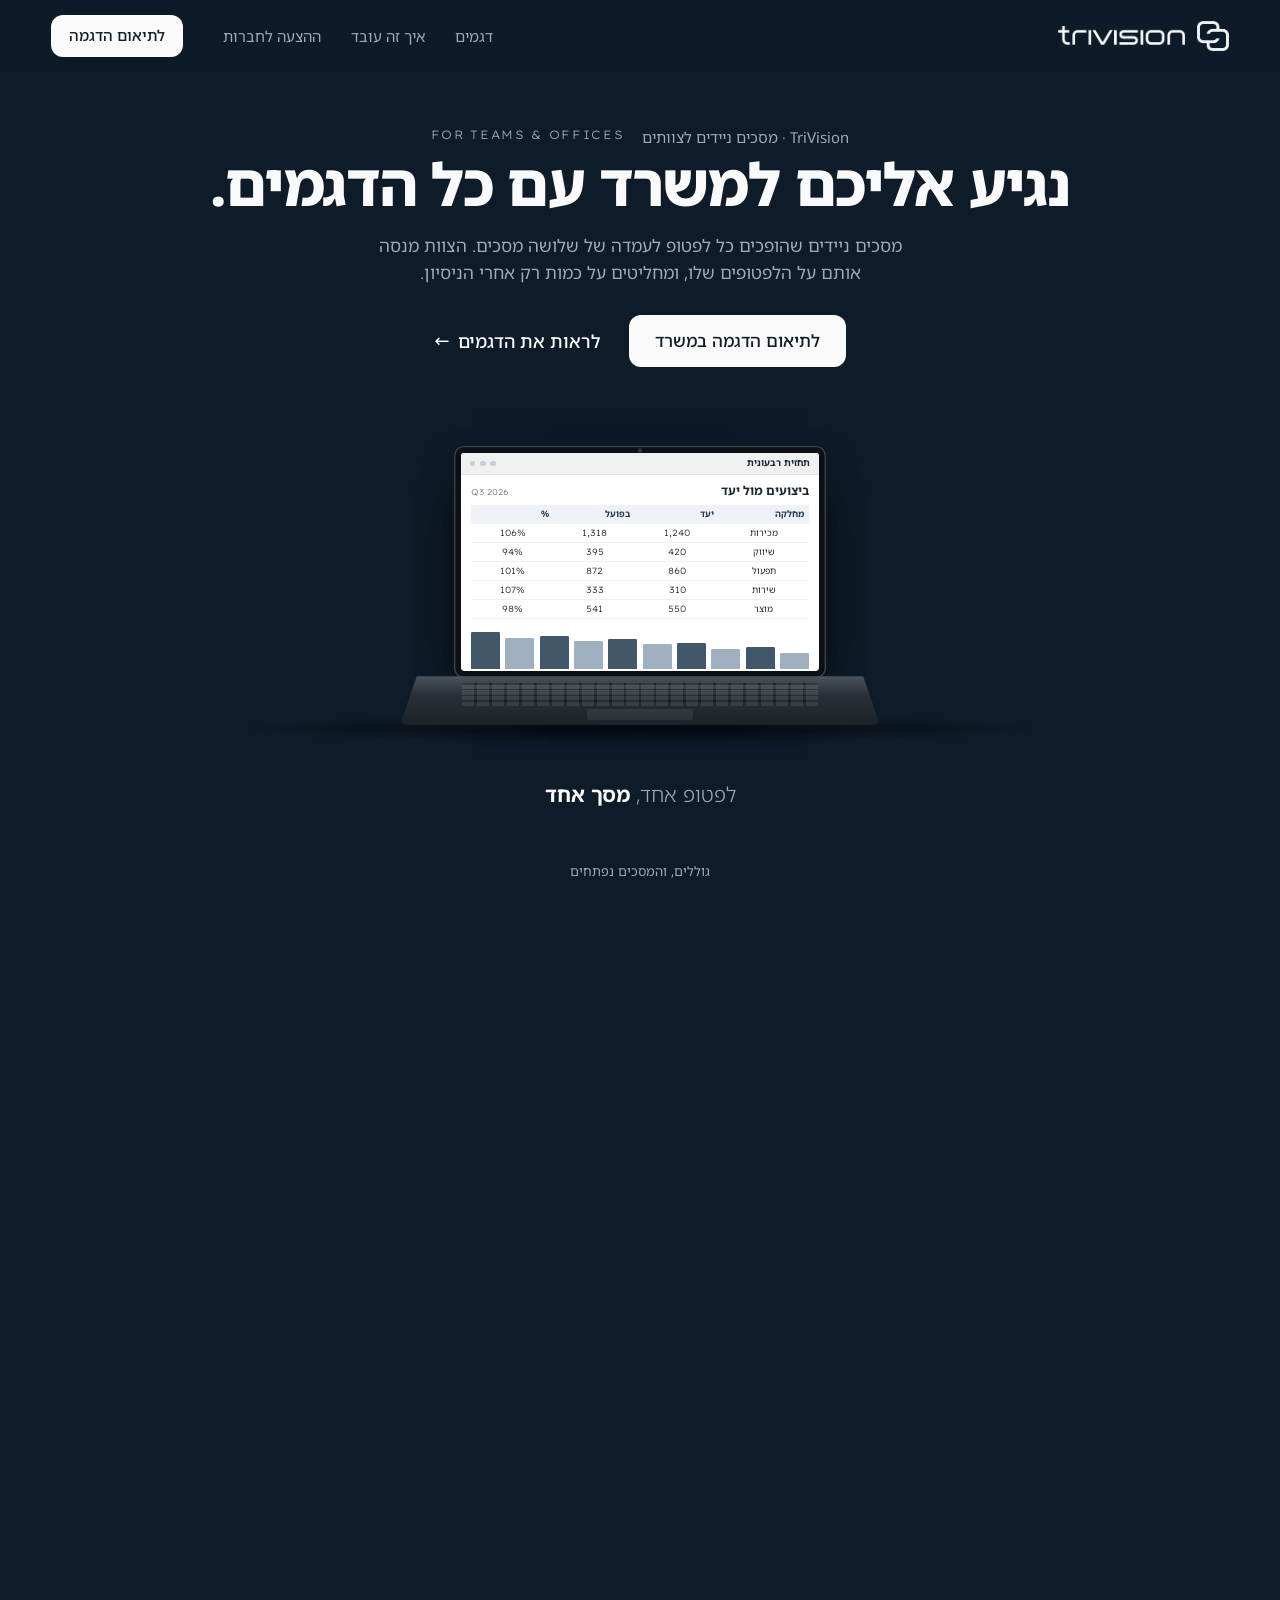
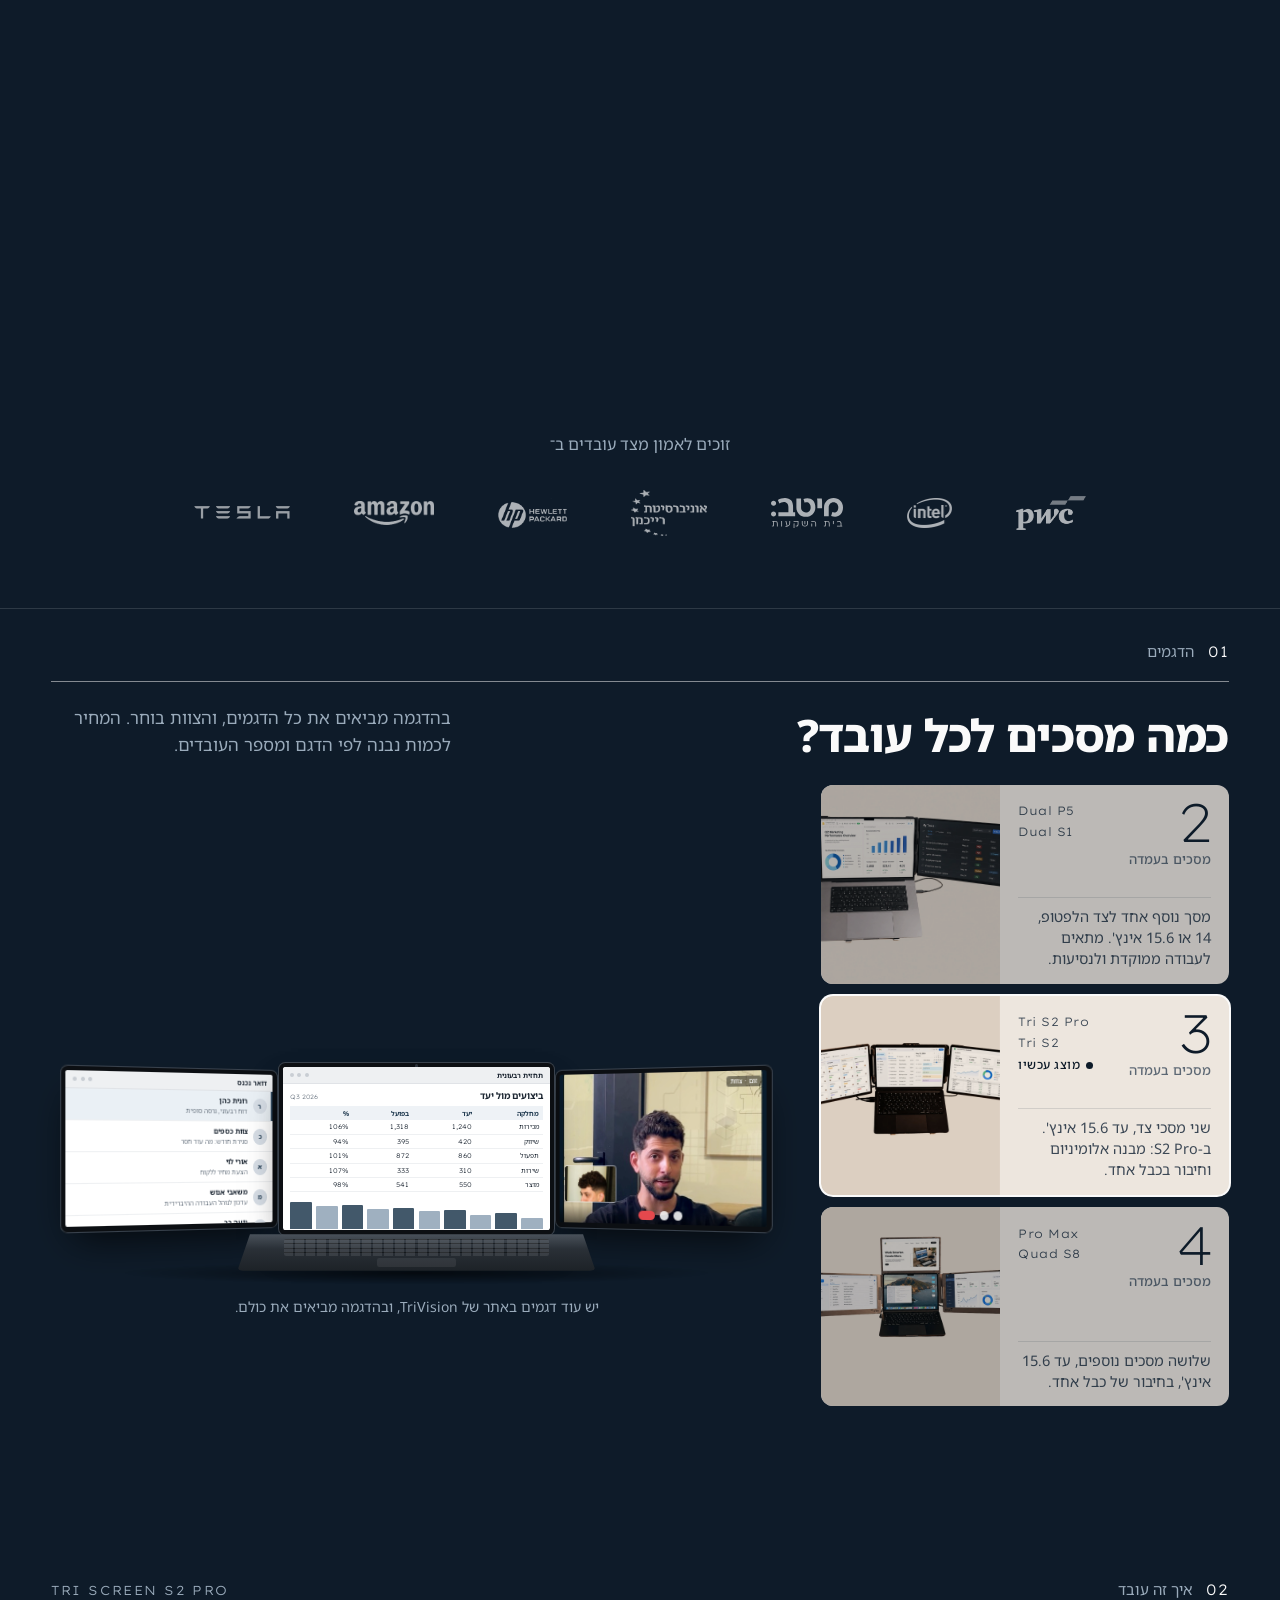
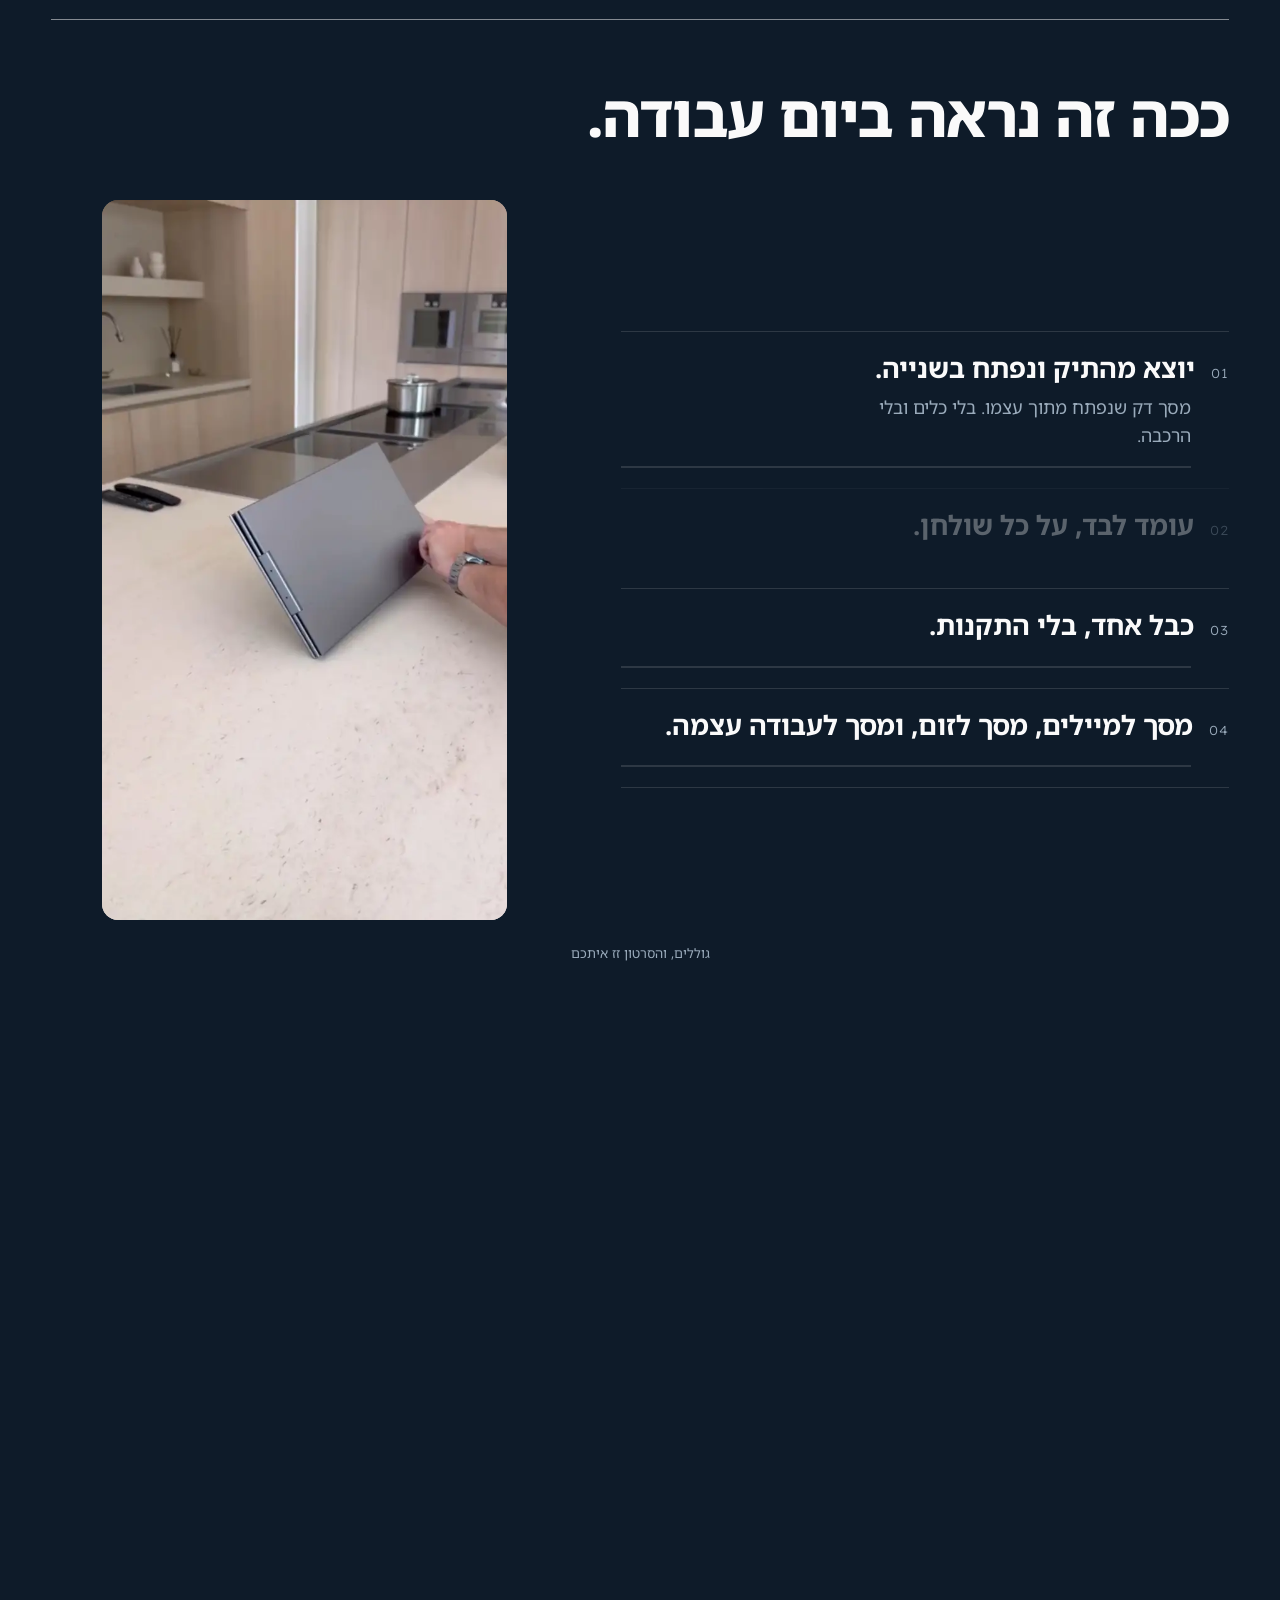
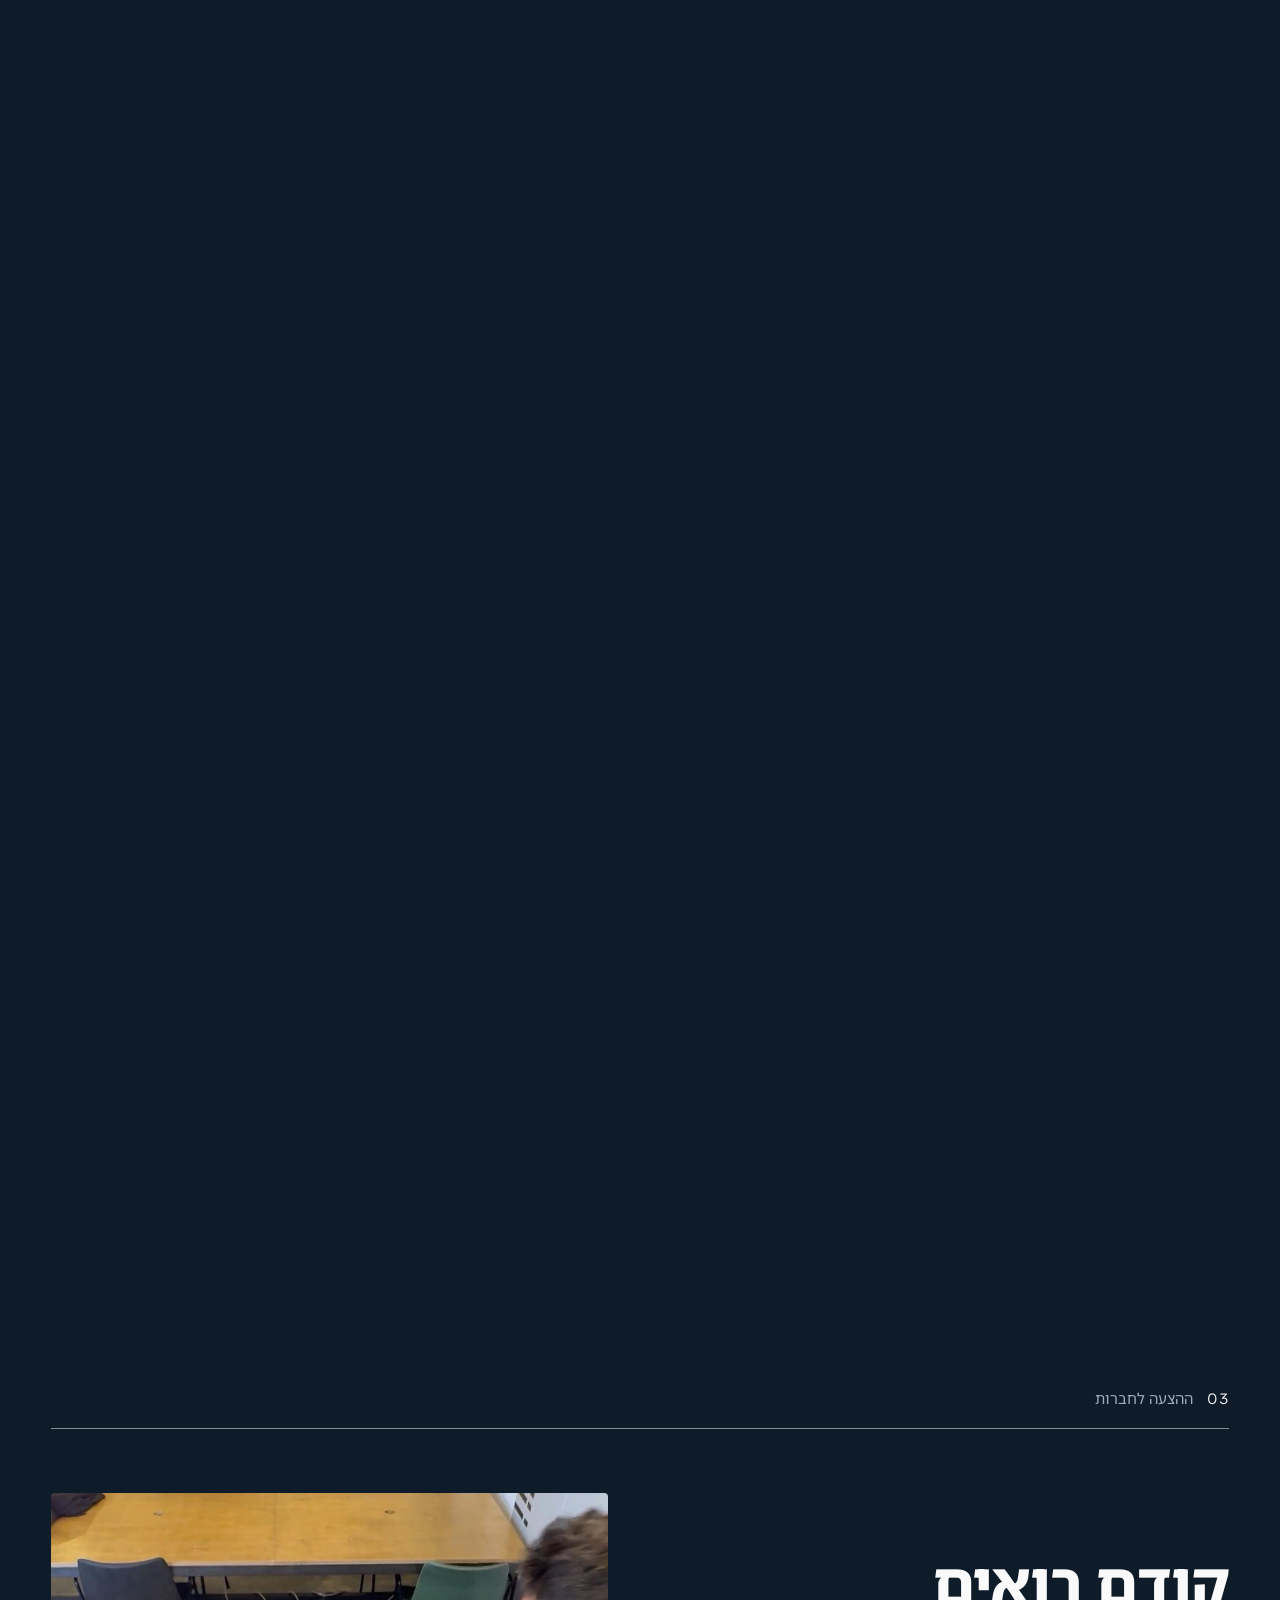
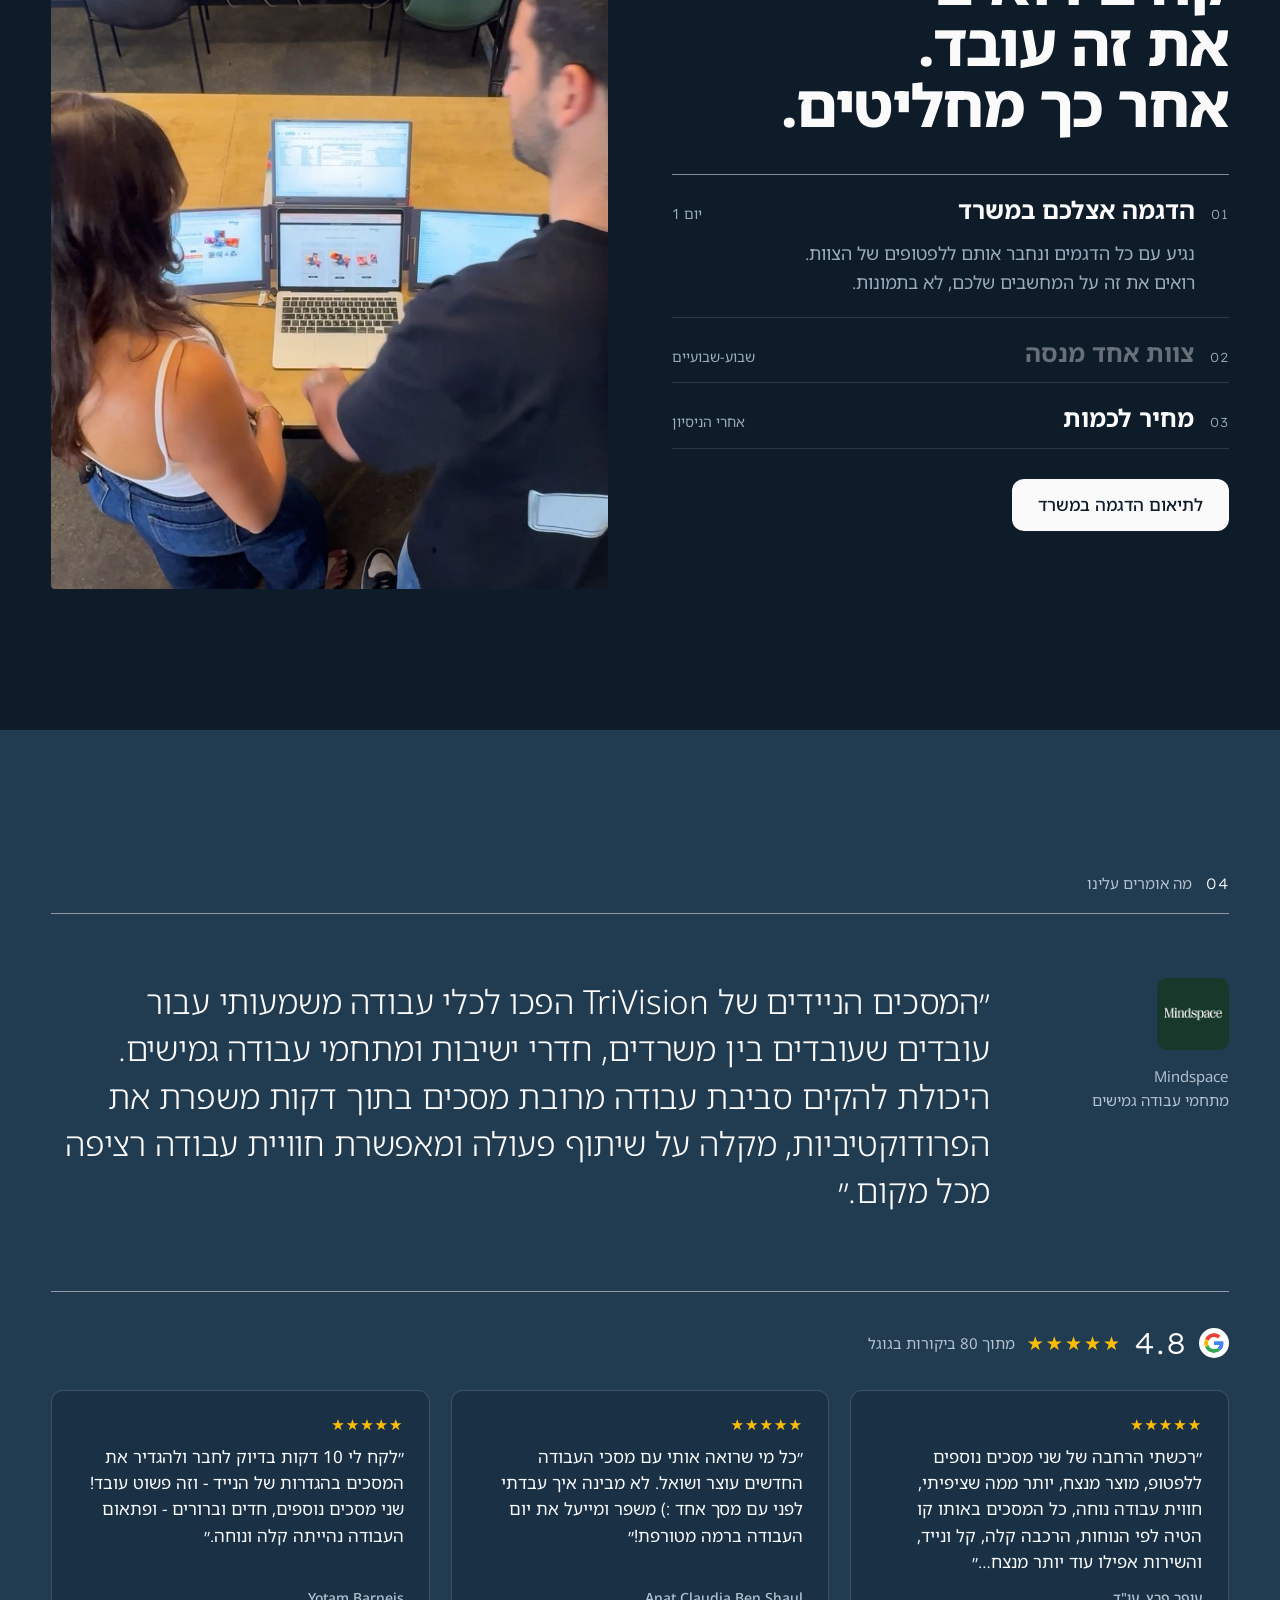
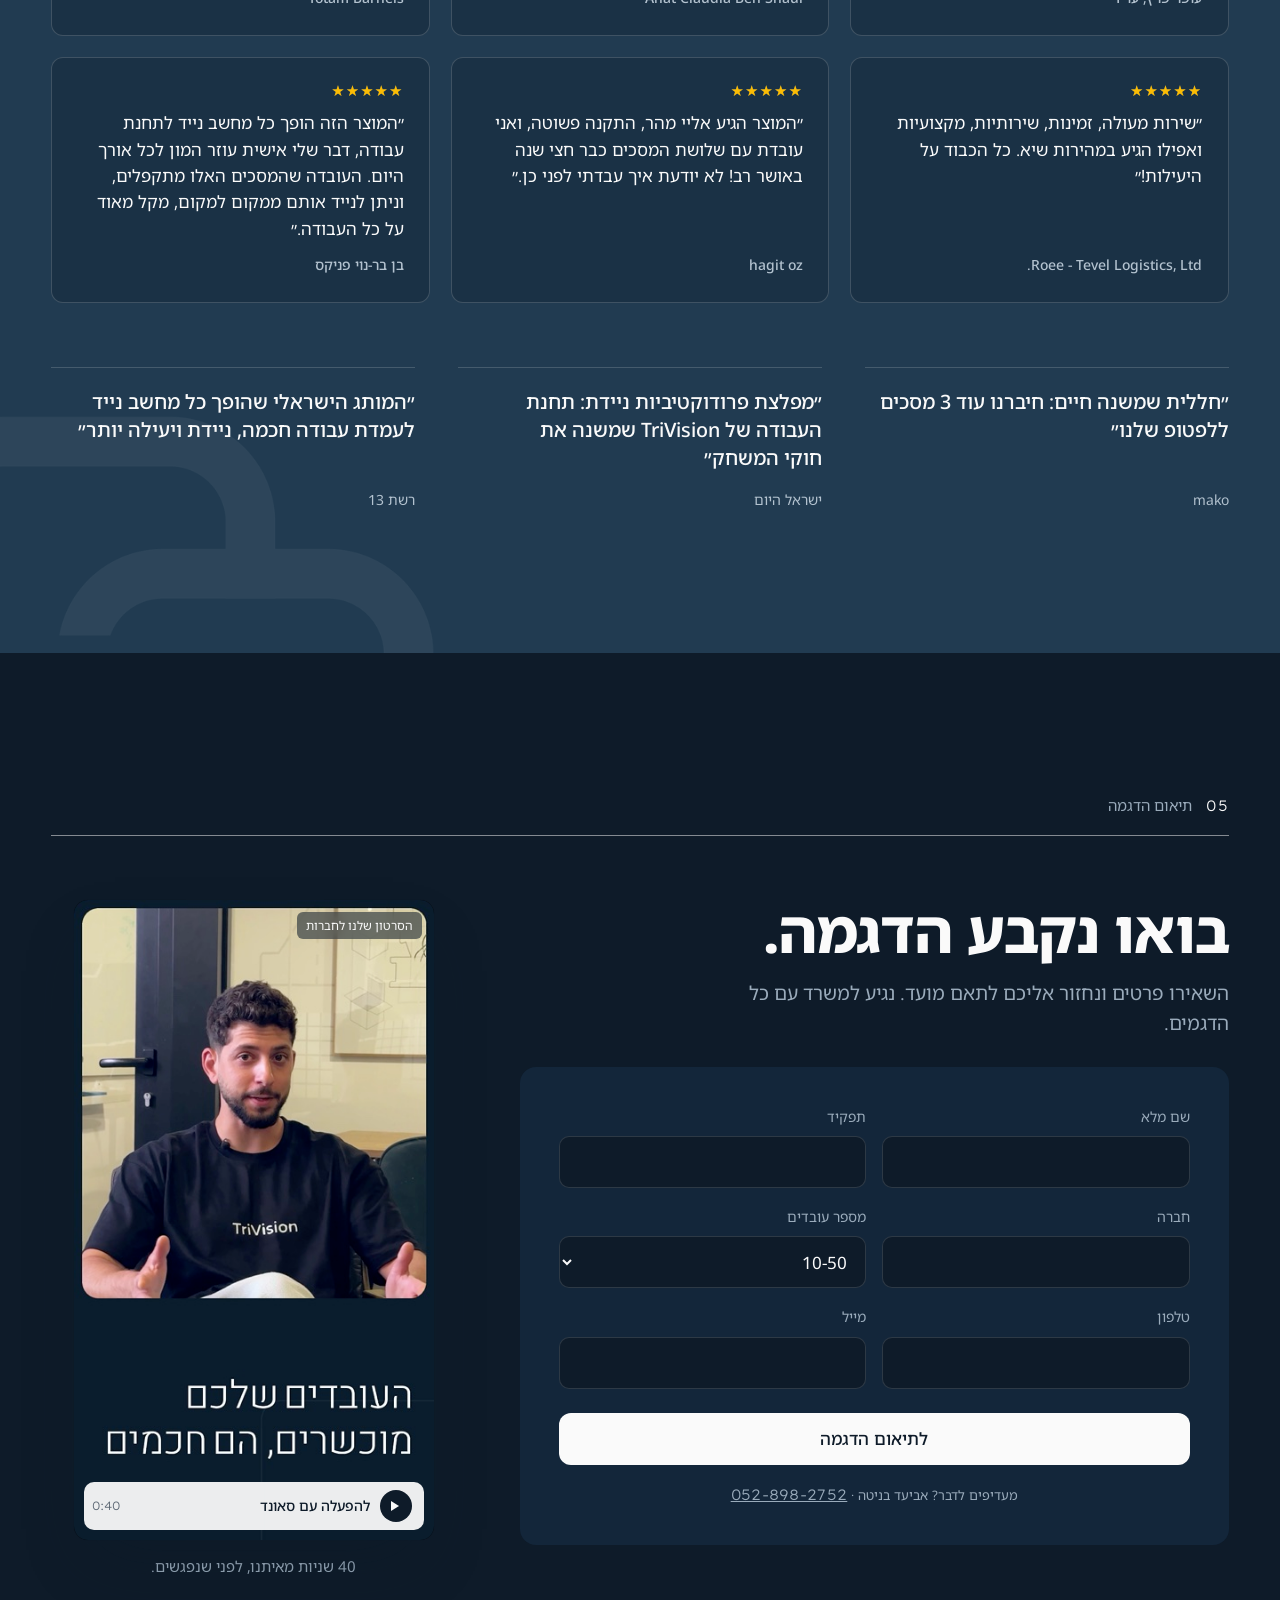
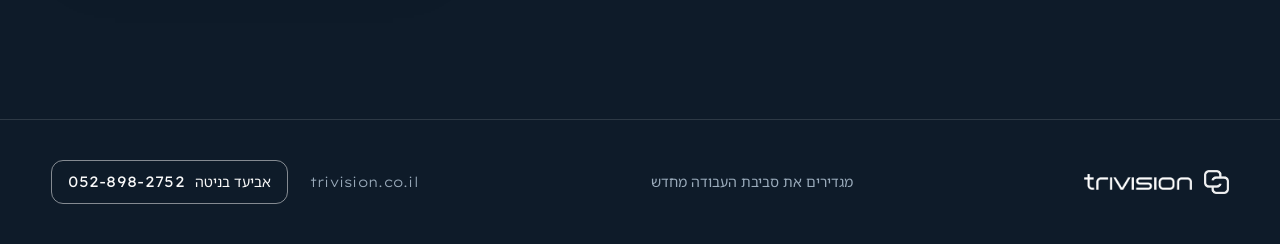
==== commit 4b3a6f85: "Update the TriVision landing page (2026-11-04) Co-Authored-By: Claude Opus 5.5 <noreply@anthropic.co" ====
--- a/a-brand/index.html
+++ b/a-brand/index.html
@@ -1,178 +1 @@
-<!doctype html>
-<html lang="he" dir="rtl" data-theme="brand">
-<head>
-<meta charset="utf-8">
-<meta name="viewport" content="width=device-width, initial-scale=1">
-<meta name="robots" content="noindex, nofollow">
-<title>TriVision לחברות</title>
-<meta name="description" content="מסכים ניידים לצוותים: הדגמה במשרד, תקופת ניסיון ומחיר לכמות.">
-<link rel="icon" href="../assets/brand/icon-navy.png">
-<link rel="preconnect" href="https://fonts.googleapis.com"><link rel="preconnect" href="https://fonts.gstatic.com" crossorigin><link rel="stylesheet" href="https://fonts.googleapis.com/css2?family=Noto+Sans+Hebrew:wght@300;400;500;700;800&family=Lexend+Exa:wght@200;300;400&display=swap">
-<link rel="stylesheet" href="../assets/css/site.css">
-</head>
-<body>
-<a class="skip" href="#main">דילוג לתוכן</a>
-<header class="hdr">
-  <div class="wrap hdr__in">
-    <a class="logo" href="#top" aria-label="TriVision, לראש הדף"><img class="logo__icon" src="../assets/brand/icon-navy.png" alt=""><img class="logo__word" src="../assets/brand/wordmark-ink.png" alt="trivision"></a>
-    <nav class="nav" aria-label="ניווט בדף"><a href="#models">דגמים</a><a href="#how">איך זה עובד</a><a href="#offer">ההצעה לחברות</a></nav>
-    <a class="btn btn--sm" href="#demo">לתיאום הדגמה</a>
-  </div>
-</header>
-<main id="main">
-<section class="hero3" id="top" data-hero data-unfold>
-  <div class="hero3__track">
-    <div class="hero3__sticky">
-      <div class="wrap hero3__grid">
-        <div class="hero3__copy">
-          <div class="hero3__eyebrow"><span>TriVision · מסכים ניידים לצוותים</span><span class="latin">FOR TEAMS &amp; OFFICES</span></div>
-          <h1>נגיע אליכם למשרד עם כל הדגמים.</h1>
-          <p class="hero3__sub">מסכים ניידים שהופכים כל לפטופ לעמדה של שלושה מסכים. הצוות מנסה אותם על הלפטופים שלו, ומחליטים על כמות רק אחרי הניסיון.</p>
-          <div class="cta-row"><a class="btn" href="#demo">לתיאום הדגמה במשרד</a><a class="link-more" href="#models">לראות את הדגמים <span aria-hidden="true">←</span></a></div>
-        </div><div class="hero3__dev">
-          <div class="dev" data-unfold-dev role="img" aria-label="לפטופ עם מסכים ניידים של TriVision שנפתחים לצדדים">
-      <div class="dev__rig">
-        <span class="dev__shadow"></span>
-        
-        <div class="dev__scr dev__scr--l"><div class="ui"><div class="ui__bar">דואר נכנס<i></i><i></i><i></i></div><div class="mail__row is-sel"><em>ר</em><b>רונית כהן</b><span>דוח רבעוני, גרסה סופית</span></div><div class="mail__row"><em>כ</em><b>צוות כספים</b><span>סגירת חודש: מה עוד חסר</span></div><div class="mail__row"><em>א</em><b>אורי לוי</b><span>הצעת מחיר ללקוח</span></div><div class="mail__row"><em>מ</em><b>משאבי אנוש</b><span>עדכון לנוהל העבודה ההיברידית</span></div><div class="mail__row"><em>נ</em><b>נועה בר</b><span>סיכום ישיבת הנהלה</span></div><div class="mail__row"><em>ת</em><b>תמיכה</b><span>עדכון תוכנה ביום חמישי</span></div><div class="mail__row"><em>ד</em><b>דנה שמיר</b><span>הזמנה לפגישה: תכנון 2027</span></div></div></div>
-        <a class="dev__scr dev__scr--r" href="#pitch" data-play-pitch aria-label="לצפייה בסרטון לחברות"><div class="ui call"><video muted playsinline loop preload="metadata" poster="../assets/img/poster-pitch.jpg" data-ambient><source src="../assets/video/b2b-pitch.mp4" type="video/mp4"></video><span class="call__live">זום · צוות</span><span class="call__self"><img src="../assets/img/face-self.jpg" alt=""></span><span class="call__ctl"><i></i><i></i><i class="end"></i></span></div></a>
-        <div class="dev__lid"><div class="ui sheet"><div class="ui__bar">תחזית רבעונית<i></i><i></i><i></i></div>
-          <div class="sheet__title">ביצועים מול יעד<small>Q3 2026</small></div>
-          <table><tr><th>מחלקה</th><th>יעד</th><th>בפועל</th><th>%</th></tr><tr><td>מכירות</td><td>1,240</td><td>1,318</td><td>106%</td></tr><tr><td>שיווק</td><td>420</td><td>395</td><td>94%</td></tr><tr><td>תפעול</td><td>860</td><td>872</td><td>101%</td></tr><tr><td>שירות</td><td>310</td><td>333</td><td>107%</td></tr><tr><td>מוצר</td><td>550</td><td>541</td><td>98%</td></tr></table>
-          <div class="sheet__bars"><i style="height:38%"></i><i style="height:52%"></i><i style="height:46%"></i><i style="height:61%"></i><i style="height:58%"></i><i style="height:70%"></i><i style="height:66%"></i><i style="height:78%"></i><i style="height:74%"></i><i style="height:88%"></i></div></div></div>
-        <div class="dev__deck"></div>
-        <div class="dev__lbls" aria-hidden="true"><span class="l">מסך למיילים</span><span class="c">מסך לעבודה עצמה</span><span class="r">מסך לזום</span></div>
-      </div>
-    </div>
-          <p class="hero3__count">לפטופ אחד, <b data-count>מסך אחד</b></p>
-        </div>
-      </div>
-      <p class="hero3__hint">גוללים, והמסכים נפתחים</p>
-    </div>
-  </div>
-</section>
-<section class="trust" aria-label="לקוחות">
-  <div class="wrap trust__in">
-    <p class="trust__label">זוכים לאמון מצד עובדים ב־</p>
-    <ul class="trust__logos"><li><img src="../assets/logos/ink/pwc.png" alt="PwC" style="height:34px" loading="lazy"></li><li><img src="../assets/logos/ink/intel.png" alt="Intel" style="height:30px" loading="lazy"></li><li><img src="../assets/logos/x.svg" alt="מיטב" style="height:30px" loading="lazy"></li><li><img src="../assets/logos/ink/reichmanuni_svg.png" alt="אוניברסיטת רייכמן" style="height:46px" loading="lazy"></li><li><img src="../assets/logos/ink/36.png" alt="HP" style="height:30px" loading="lazy"></li><li><img src="../assets/logos/ink/29.png" alt="Amazon" style="height:24px" loading="lazy"></li><li><img src="../assets/logos/ink/34.png" alt="Tesla" style="height:13px" loading="lazy"></li></ul>
-  </div>
-</section>
-
-<section class="prod" id="models" data-prod data-n="3">
-  <div class="wrap prod__wrap">
-    <header class="sec__head"><span class="sec__num">01</span><span class="sec__label">הדגמים</span></header>
-    <div class="prod__head">
-      <h2 class="h2">כמה מסכים לכל עובד?</h2>
-      <p class="lede">בהדגמה מביאים את כל הדגמים, והצוות בוחר. המחיר לכמות נבנה לפי הדגם ומספר העובדים.</p>
-    </div>
-    <div class="prod__main">
-      <div class="prod__cards" role="tablist" aria-label="בחירת דגם"><button class="pcard" type="button" role="tab" data-n="2" aria-selected="false"><span class="pcard__top"><span class="pcard__n">2<small>מסכים בעמדה</small></span><span class="pcard__names">Dual P5<br>Dual S1<br><span class="pcard__sel">מוצג עכשיו</span></span></span><span class="pcard__img"><img src="../assets/img/dual-p5.jpg" alt="" loading="lazy"></span><span class="pcard__p">מסך נוסף אחד לצד הלפטופ, 14 או 15.6 אינץ'. מתאים לעבודה ממוקדת ולנסיעות.</span></button><button class="pcard" type="button" role="tab" data-n="3" aria-selected="true"><span class="pcard__top"><span class="pcard__n">3<small>מסכים בעמדה</small></span><span class="pcard__names">Tri S2 Pro<br>Tri S2<br><span class="pcard__sel">מוצג עכשיו</span></span></span><span class="pcard__img"><img src="../assets/img/tri-s2.jpg" alt="" loading="lazy"></span><span class="pcard__p">שני מסכי צד, עד 15.6 אינץ'. ב-<bdi>S2 Pro</bdi>: מבנה אלומיניום וחיבור בכבל אחד.</span></button><button class="pcard" type="button" role="tab" data-n="4" aria-selected="false"><span class="pcard__top"><span class="pcard__n">4<small>מסכים בעמדה</small></span><span class="pcard__names">Pro Max<br>Quad S8<br><span class="pcard__sel">מוצג עכשיו</span></span></span><span class="pcard__img"><img src="../assets/img/quad-s8.jpg" alt="" loading="lazy"></span><span class="pcard__p">שלושה מסכים נוספים, עד 15.6 אינץ', בחיבור של כבל אחד.</span></button></div>
-      <div class="prod__stage"><div class="dev dev--quad" data-n="3" data-prod-dev role="img" aria-label="לפטופ עם מסכים ניידים של TriVision שנפתחים לצדדים">
-      <div class="dev__rig">
-        <span class="dev__shadow"></span>
-        <div class="dev__scr dev__scr--t"><div class="ui chart"><div class="chart__kpis"><div><b>1,284</b>פניות</div><div><b>312</b>סגירות</div><div><b>4.6</b>ממוצע</div></div>
-        <svg viewBox="0 0 200 60" preserveAspectRatio="none" aria-hidden="true"><polyline fill="none" stroke="#213b51" stroke-width="1.6" points="0,48 18,44 36,46 54,36 72,38 90,28 108,31 126,22 144,24 162,14 180,16 200,8"/><polyline fill="none" stroke="#8fa3b5" stroke-width="1.2" points="0,54 20,52 40,50 60,47 80,48 100,42 120,43 140,38 160,36 180,33 200,30"/></svg></div></div>
-        <div class="dev__scr dev__scr--l"><div class="ui"><div class="ui__bar">דואר נכנס<i></i><i></i><i></i></div><div class="mail__row is-sel"><em>ר</em><b>רונית כהן</b><span>דוח רבעוני, גרסה סופית</span></div><div class="mail__row"><em>כ</em><b>צוות כספים</b><span>סגירת חודש: מה עוד חסר</span></div><div class="mail__row"><em>א</em><b>אורי לוי</b><span>הצעת מחיר ללקוח</span></div><div class="mail__row"><em>מ</em><b>משאבי אנוש</b><span>עדכון לנוהל העבודה ההיברידית</span></div><div class="mail__row"><em>נ</em><b>נועה בר</b><span>סיכום ישיבת הנהלה</span></div><div class="mail__row"><em>ת</em><b>תמיכה</b><span>עדכון תוכנה ביום חמישי</span></div><div class="mail__row"><em>ד</em><b>דנה שמיר</b><span>הזמנה לפגישה: תכנון 2027</span></div></div></div>
-        <div class="dev__scr dev__scr--r"><div class="ui call"><img class="call__main" src="../assets/img/poster-pitch.jpg" alt=""><span class="call__live">זום · צוות</span><span class="call__self"><img src="../assets/img/face-self.jpg" alt=""></span><span class="call__ctl"><i></i><i></i><i class="end"></i></span></div></div>
-        <div class="dev__lid"><div class="ui sheet"><div class="ui__bar">תחזית רבעונית<i></i><i></i><i></i></div>
-          <div class="sheet__title">ביצועים מול יעד<small>Q3 2026</small></div>
-          <table><tr><th>מחלקה</th><th>יעד</th><th>בפועל</th><th>%</th></tr><tr><td>מכירות</td><td>1,240</td><td>1,318</td><td>106%</td></tr><tr><td>שיווק</td><td>420</td><td>395</td><td>94%</td></tr><tr><td>תפעול</td><td>860</td><td>872</td><td>101%</td></tr><tr><td>שירות</td><td>310</td><td>333</td><td>107%</td></tr><tr><td>מוצר</td><td>550</td><td>541</td><td>98%</td></tr></table>
-          <div class="sheet__bars"><i style="height:38%"></i><i style="height:52%"></i><i style="height:46%"></i><i style="height:61%"></i><i style="height:58%"></i><i style="height:70%"></i><i style="height:66%"></i><i style="height:78%"></i><i style="height:74%"></i><i style="height:88%"></i></div></div></div>
-        <div class="dev__deck"></div>
-        
-      </div>
-    </div><p class="prod__note">יש עוד דגמים באתר של TriVision, ובהדגמה מביאים את כולם.</p></div>
-    </div>
-    <div class="prod__info" aria-live="polite"><div data-for="2"><b>Dual P5 · Dual S1</b><p>מסך נוסף אחד לצד הלפטופ, 14 או 15.6 אינץ'. מתאים לעבודה ממוקדת ולנסיעות.</p></div><div data-for="3"><b>Tri S2 Pro · Tri S2</b><p>שני מסכי צד, עד 15.6 אינץ'. ב-<bdi>S2 Pro</bdi>: מבנה אלומיניום וחיבור בכבל אחד.</p></div><div data-for="4"><b>Pro Max · Quad S8</b><p>שלושה מסכים נוספים, עד 15.6 אינץ', בחיבור של כבל אחד.</p></div></div>
-  </div>
-</section>
-
-<section class="sec film film--short" id="how" data-film data-frames="113" data-src="../assets/seq/f" data-chapters="0-40,41-65,66-92,93-112">
-  <div class="wrap">
-    <header class="sec__head"><span class="sec__num">02</span><span class="sec__label">איך זה עובד</span><span class="latin-end">Tri Screen S2 Pro</span></header>
-    <h2 class="h2">ככה זה נראה ביום עבודה.</h2>
-  </div>
-  <div class="film__track">
-    <div class="film__sticky">
-      <div class="wrap film__grid">
-        <div class="film__screen"><img class="film__poster" src="../assets/seq/f000.webp" alt="מסך נייד של TriVision נפתח ומתחבר ללפטופ"><canvas aria-hidden="true"></canvas></div>
-        <ol class="film__chapters"><li class="is-on"><h3>יוצא מהתיק ונפתח בשנייה.</h3><p>מסך דק שנפתח מתוך עצמו. בלי כלים ובלי הרכבה.</p><span class="film__bar"><i></i></span><img class="still" src="../assets/seq/f022.webp" alt="" loading="lazy"></li><li><h3>עומד לבד, על כל שולחן.</h3><p>רגלית מתקפלת מחזיקה את המסכים ליד המחשב: בעמדה גמישה, בחדר ישיבות או בבית.</p><span class="film__bar"><i></i></span><img class="still" src="../assets/seq/f058.webp" alt="" loading="lazy"></li><li><h3>כבל אחד, בלי התקנות.</h3><p>מחברים ללפטופ ומתחילים לעבוד. בדגמים <bdi>S2 Pro</bdi>, <bdi>Pro Max</bdi> ו-<bdi>Quad S8</bdi> הכול עובר בכבל אחד.</p><span class="film__bar"><i></i></span><img class="still" src="../assets/seq/f084.webp" alt="" loading="lazy"></li><li><h3>מסך למיילים, מסך לזום, ומסך לעבודה עצמה.</h3><p>עמדה של שלושה מסכים בכל מקום שבו פותחים את הלפטופ.</p><span class="film__bar"><i></i></span><img class="still" src="../assets/seq/f106.webp" alt="" loading="lazy"></li></ol>
-      </div>
-      <p class="film__hint">גוללים, והסרטון זז איתכם</p>
-    </div>
-  </div>
-</section>
-
-<section class="sec" id="offer">
-  <div class="wrap">
-    <header class="sec__head"><span class="sec__num">03</span><span class="sec__label">ההצעה לחברות</span></header>
-    <div class="offer3__grid">
-      <div class="offer3__copy">
-        <h2 class="h2">קודם רואים את זה עובד.<br>אחר כך מחליטים.</h2>
-        <ol class="stepper" data-stepper><li class="is-on"><button type="button" aria-expanded="true"><span class="n">01</span><span class="t">הדגמה אצלכם במשרד</span><span class="when">יום 1</span></button><div class="stepper__body"><p>נגיע עם כל הדגמים ונחבר אותם ללפטופים של הצוות. רואים את זה על המחשבים שלכם, לא בתמונות.</p></div><span class="stepper__bar"><i></i></span></li><li><button type="button" aria-expanded="false"><span class="n">02</span><span class="t">צוות אחד מנסה</span><span class="when">שבוע-שבועיים</span></button><div class="stepper__body"><p>נשאיר כמה מסכים לצוות אחד, כדי לראות איך זה עובד ביום עבודה רגיל.</p></div><span class="stepper__bar"><i></i></span></li><li><button type="button" aria-expanded="false"><span class="n">03</span><span class="t">מחיר לכמות</span><span class="when">אחרי הניסיון</span></button><div class="stepper__body"><p>נבנה הצעת מחיר לפי מספר העובדים והדגמים שבחרתם.</p></div><span class="stepper__bar"><i></i></span></li></ol>
-        <a class="btn" href="#demo">לתיאום הדגמה במשרד</a>
-      </div>
-      <div class="offer3__visual" data-step-imgs><img class="is-on" src="../assets/img/still-office-demo.jpg" alt="הדגמה של מסכי TriVision מול צוות במשרד" loading="lazy"><img src="../assets/img/p0452.jpg" alt="עבודה על לפטופ עם שני מסכים ניידים" loading="lazy"><img src="../assets/img/p0454.jpg" alt="לפטופ עם שני מסכים ניידים על שולחן עבודה" loading="lazy"></div>
-    </div>
-  </div>
-</section>
-
-<section class="sec tone-navy" id="proof">
-  <img class="tone-mark" src="../assets/brand/icon-white.png" alt="" aria-hidden="true">
-  <div class="wrap">
-    <header class="sec__head"><span class="sec__num">04</span><span class="sec__label">מה אומרים עלינו</span></header>
-    <div class="quote">
-      <div class="quote__who"><img src="../assets/img/mindspace.jpg" alt="Mindspace" loading="lazy"><span>Mindspace<br>מתחמי עבודה גמישים</span></div>
-      <blockquote><p>״המסכים הניידים של TriVision הפכו לכלי עבודה משמעותי עבור עובדים שעובדים בין משרדים, חדרי ישיבות ומתחמי עבודה גמישים. היכולת להקים סביבת עבודה מרובת מסכים בתוך דקות משפרת את הפרודוקטיביות, מקלה על שיתוף פעולה ומאפשרת חוויית עבודה רציפה מכל מקום.״</p></blockquote>
-    </div>
-    <div class="press"><a href="https://www.mako.co.il/nexter-reviews/Article-5cd39348d5a8c91026.htm" target="_blank" rel="noopener"><span class="src">mako · ביקורת</span><span class="hl">חללית שמשנה חיים: חיברנו עוד 3 מסכים ללפטופ שלנו</span><span class="go" aria-hidden="true">←</span></a><a href="https://www.israelhayom.co.il/mumlazim/article/20883308?amp=1" target="_blank" rel="noopener"><span class="src">ישראל היום · כתבה</span><span class="hl">מפלצת פרודוקטיביות ניידת: תחנת העבודה של TriVision שמשנה את חוקי המשחק</span><span class="go" aria-hidden="true">←</span></a><a href="https://13tv.co.il/item/special/artices/promoted/bzxb7-905311018/" target="_blank" rel="noopener"><span class="src">רשת 13 · כתבה</span><span class="hl">המותג הישראלי שהופך כל מחשב נייד לעמדת עבודה חכמה, ניידת ויעילה יותר</span><span class="go" aria-hidden="true">←</span></a></div>
-  </div>
-</section>
-
-<section class="sec" id="demo">
-  <div class="wrap">
-    <header class="sec__head"><span class="sec__num">05</span><span class="sec__label">תיאום הדגמה</span></header>
-    <div class="demo3">
-      <div>
-        <div class="demo3__intro">
-          <h2 class="h2">בואו נקבע הדגמה.</h2>
-          <p class="lede">השאירו פרטים ונחזור אליכם לתאם מועד. נגיע למשרד עם כל הדגמים.</p>
-        </div>
-        <form class="form" data-mock>
-          <label>שם מלא<input name="name" autocomplete="name" required></label>
-          <label>תפקיד<input name="role" autocomplete="organization-title"></label>
-          <label>חברה<input name="company" autocomplete="organization" required></label>
-          <label>מספר עובדים<select name="size"><option>10-50</option><option>51-200</option><option>201-500</option><option>500+</option></select></label>
-          <label>טלפון<input type="tel" name="phone" autocomplete="tel" required></label>
-          <label>מייל<input type="email" name="email" autocomplete="email"></label>
-          <button class="btn" type="submit">לתיאום הדגמה</button>
-          <p class="form__ok" role="status">תודה, קיבלנו. (במוקאפ הזה הטופס לא שולח פרטים.)</p>
-          <p class="form__note">מעדיפים לדבר? אביעד בניטה, TriVision · <a href="tel:+972522047906" class="latin">052-204-7906</a></p>
-        </form>
-      </div>
-      <div class="demo3__side">
-        <figure class="pitch pitch--inline" id="pitch" data-pitch>
-          <video muted playsinline loop preload="metadata" poster="../assets/img/poster-pitch.jpg" aria-label="הסרטון של TriVision לחברות, עם כתוביות">
-            <source src="../assets/video/b2b-pitch.mp4" type="video/mp4">
-          </video>
-          <span class="pitch__cap">הסרטון שלנו לחברות</span>
-          <button class="pitch__play" type="button"><span class="ico-play" aria-hidden="true"></span><span>להפעלה עם סאונד</span><span class="latin">0:37</span></button>
-        </figure>
-        <p class="demo3__vidcap">37 שניות מאיתנו, לפני שנפגשים.</p>
-      </div>
-    </div>
-  </div>
-</section>
-</main>
-
-<footer class="ftr">
-  <div class="wrap ftr__in">
-    <span class="logo"><img class="logo__icon" src="../assets/brand/icon-navy.png" alt="" style="height:24px"><img class="logo__word" src="../assets/brand/wordmark-ink.png" alt="trivision"></span>
-    <span>מגדירים את סביבת העבודה מחדש</span>
-    <span>TriVision · Ofiyaa Israel · <span class="latin">trivision.co.il</span></span>
-  </div>
-</footer>
-<div class="sticky-cta"><a class="btn" href="#demo">לתיאום הדגמה במשרד</a></div>
-<script src="../assets/js/site.js" defer></script>
-</body>
-</html>
+<!doctype html><html lang="he" dir="rtl"><meta charset="utf-8"><meta name="robots" content="noindex"><meta http-equiv="refresh" content="0; url=../"><link rel="canonical" href="../"><title>TriVision לחברות</title><script>location.replace("../" + location.hash)</script><a href="../">TriVision לחברות</a></html>
